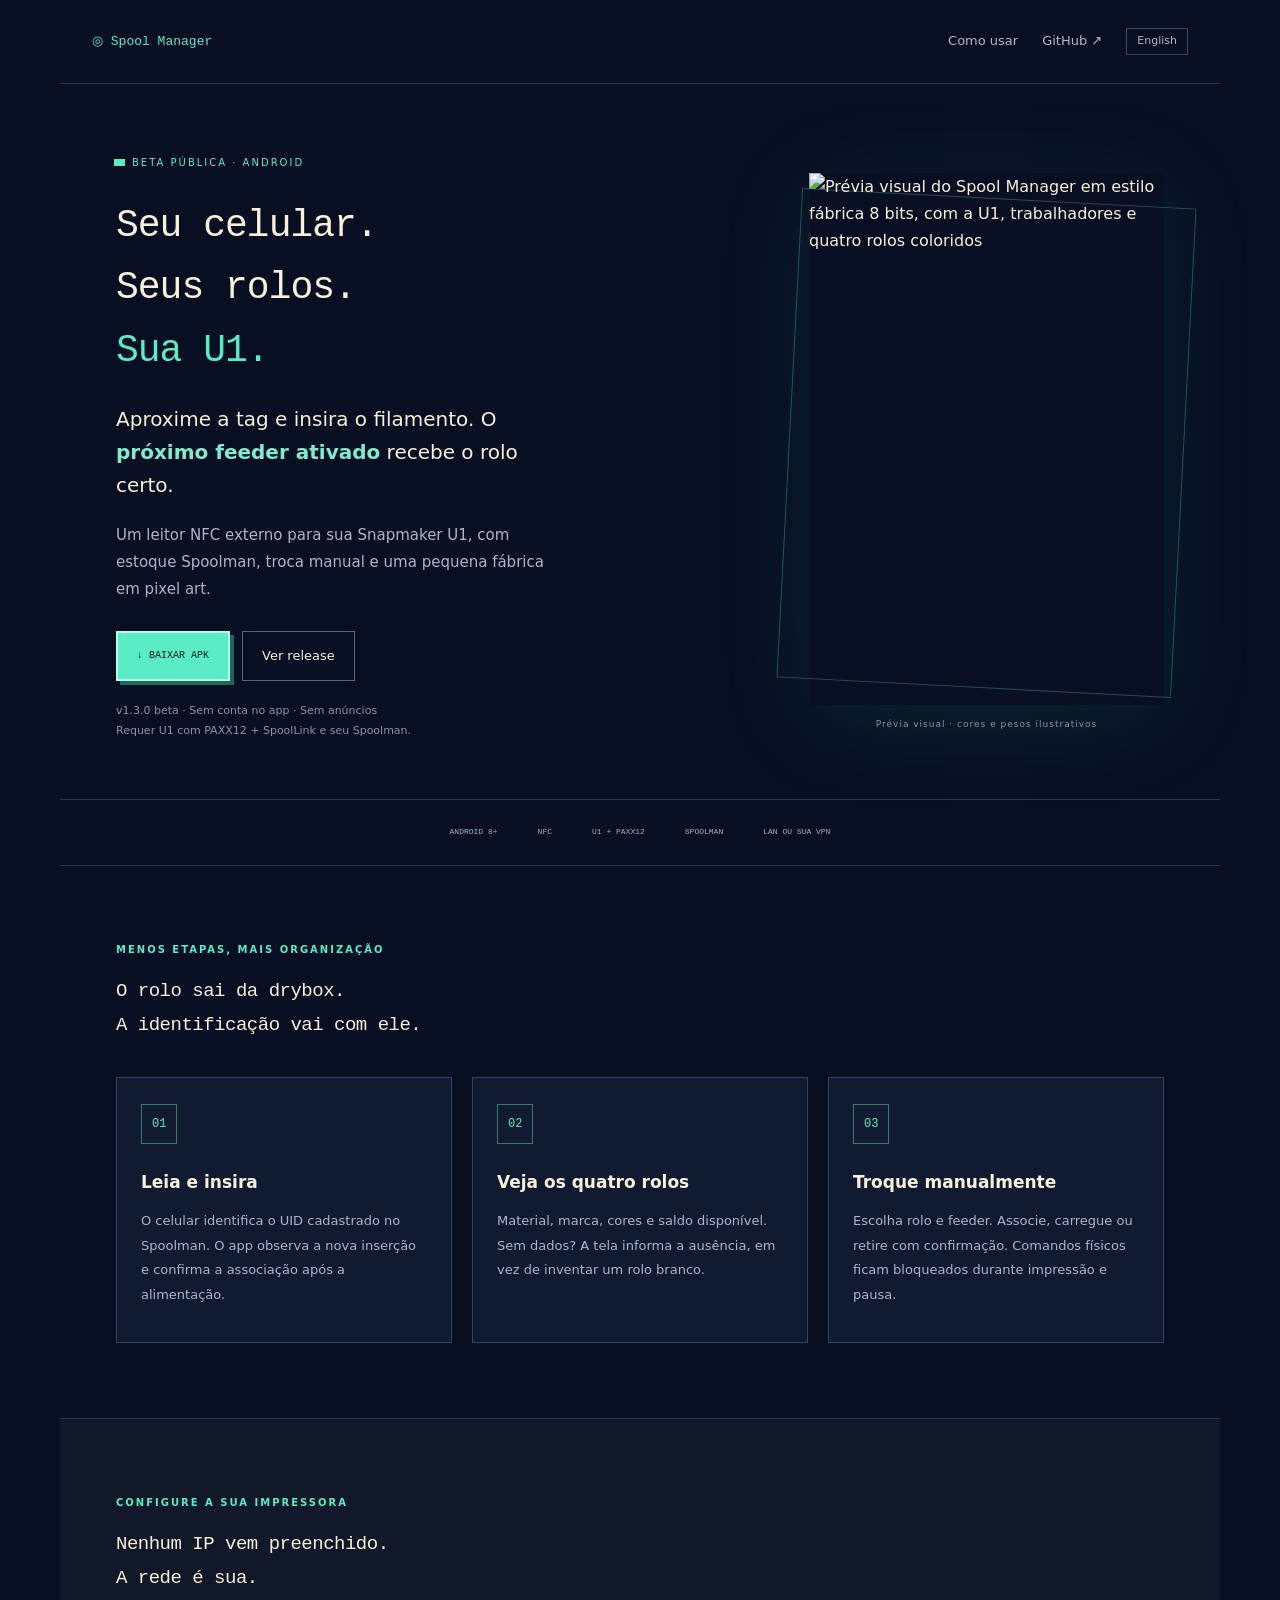
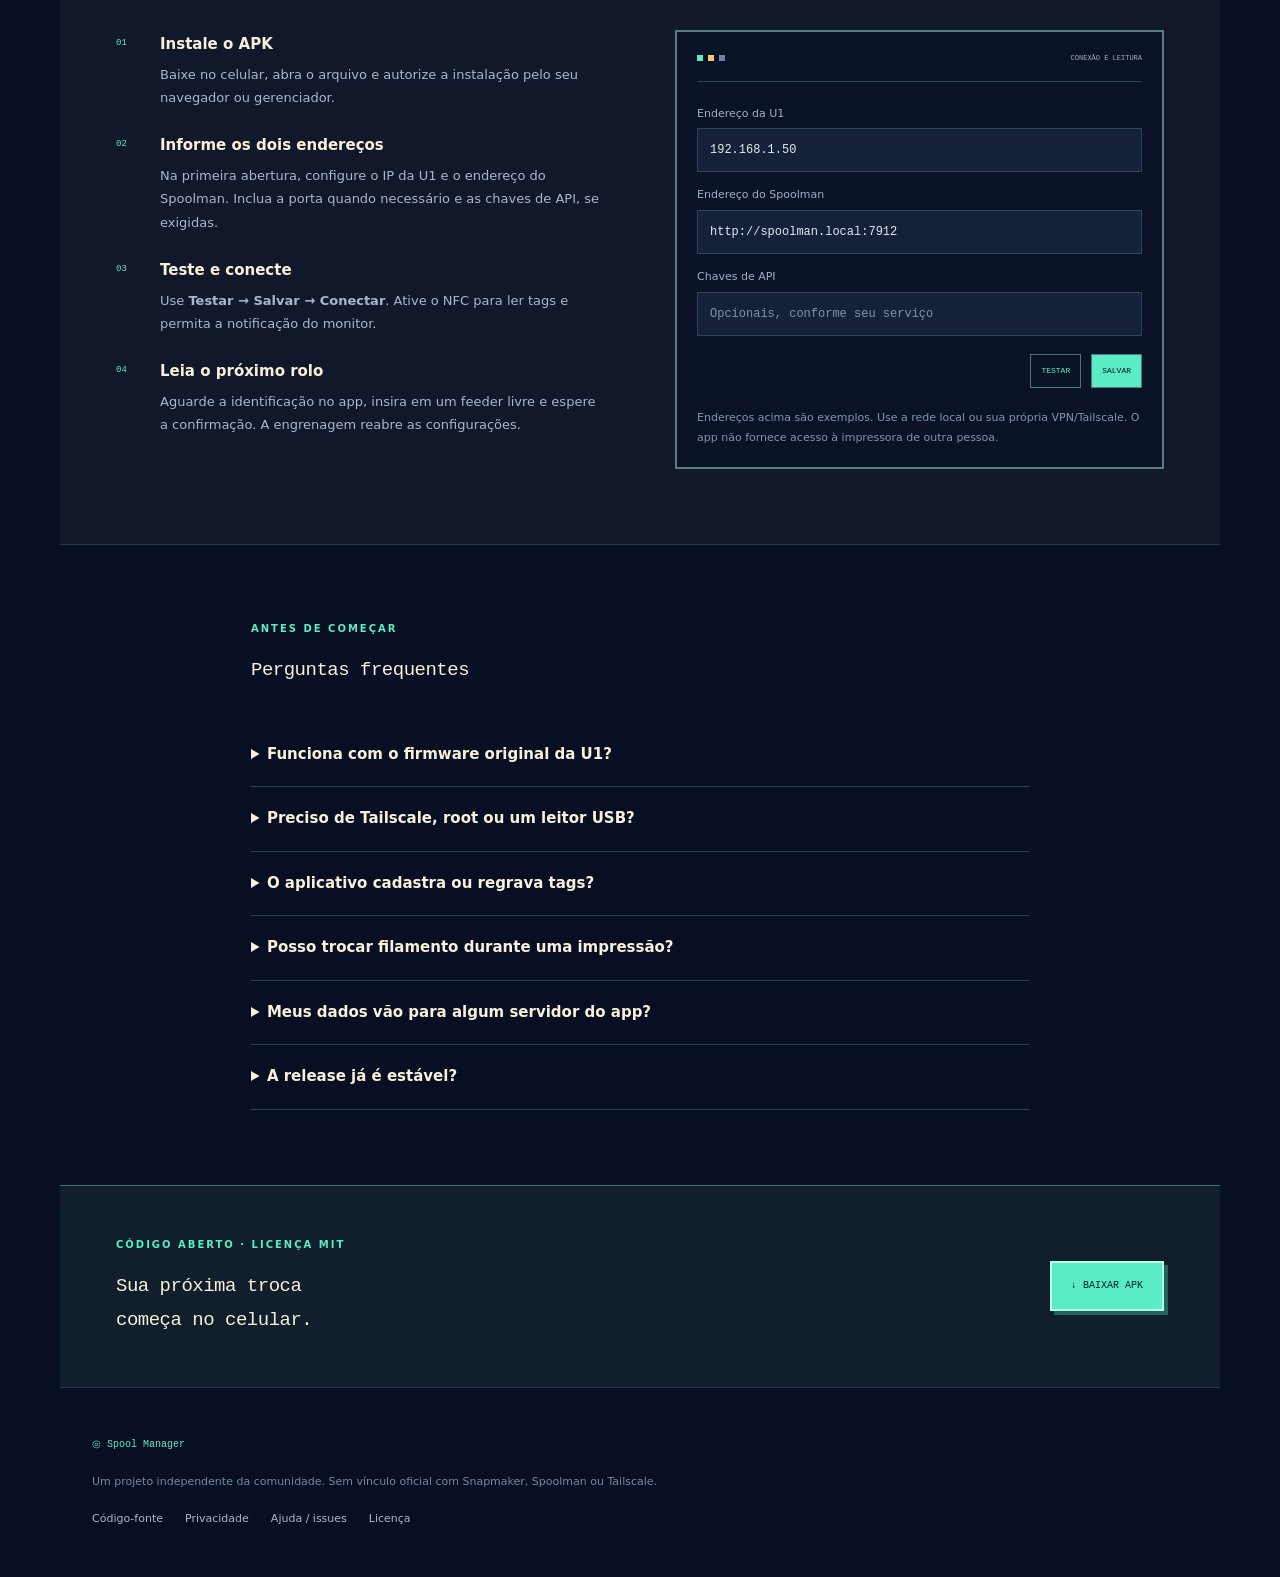
==== docs/index.html @ 45973d5e "Publish Spool Manager public beta, configurable connections and documentation [skip ci]" ====
<!doctype html><html lang="pt-BR"><head><meta charset="utf-8"><meta name="viewport" content="width=device-width,initial-scale=1"><title>Spool Manager — NFC para sua Snapmaker U1</title><meta name="description" content="Use seu celular Android como leitor NFC externo da Snapmaker U1. Associação automática ao próximo feeder, estoque Spoolman e troca manual, com visual pixel art."><meta property="og:title" content="Spool Manager"><meta property="og:description" content="Leia a tag. Insira o filamento. O próximo feeder recebe o rolo."><meta property="og:type" content="website"><meta property="og:image" content="https://caiotmoraes.github.io/spool-manager/assets/preview.png"><link rel="icon" href="data:image/svg+xml,%3Csvg xmlns='http://www.w3.org/2000/svg' viewBox='0 0 40 40'%3E%3Crect width='40' height='40' fill='%23080f23'/%3E%3Ccircle cx='20' cy='20' r='14' stroke='%2359ecc5' stroke-width='6' fill='none'/%3E%3Ccircle cx='20' cy='20' r='4' fill='%2359ecc5'/%3E%3C/svg%3E"><link rel="stylesheet" href="site.css"></head><body>
<a class="skip" href="#conteudo">Ir para o conteúdo</a>
<header><a class="brand" href="#">◎ <span>Spool Manager</span></a><nav aria-label="Principal"><a href="#instalar">Como usar</a><a href="https://github.com/caiotmoraes/spool-manager">GitHub ↗</a><a class="mini" href="https://github.com/caiotmoraes/spool-manager/blob/main/README.md" lang="en">English</a></nav></header>
<main id="conteudo"><section class="hero"><div class="intro"><div class="badge"><span></span>BETA PÚBLICA · ANDROID</div><h1>Seu celular.<br>Seus rolos.<br><em>Sua U1.</em></h1><p class="lead">Aproxime a tag e insira o filamento. O <strong>próximo feeder ativado</strong> recebe o rolo certo.</p><p class="secondary">Um leitor NFC externo para sua Snapmaker U1, com estoque Spoolman, troca manual e uma pequena fábrica em pixel art.</p><div class="buttons"><a class="button primary" href="https://github.com/caiotmoraes/spool-manager/releases/download/v1.3.0-beta.1/Spool-Manager.apk">↓ BAIXAR APK</a><a class="button" href="https://github.com/caiotmoraes/spool-manager/releases/tag/v1.3.0-beta.1">Ver release</a></div><p class="download-note">v1.3.0 beta · Sem conta no app · Sem anúncios<br>Requer U1 com PAXX12 + SpoolLink e seu Spoolman.</p></div><figure class="screen"><img src="assets/preview.png" width="1024" height="1536" alt="Prévia visual do Spool Manager em estilo fábrica 8 bits, com a U1, trabalhadores e quatro rolos coloridos"><figcaption>Prévia visual · cores e pesos ilustrativos</figcaption></figure></section>
<div class="requirements"><span>ANDROID 8+</span><span>NFC</span><span>U1 + PAXX12</span><span>SPOOLMAN</span><span>LAN OU SUA VPN</span></div>
<section class="section"><div class="eyebrow">MENOS ETAPAS, MAIS ORGANIZAÇÃO</div><h2>O rolo sai da drybox.<br>A identificação vai com ele.</h2><div class="features"><article><span class="feature-icon">01</span><h3>Leia e insira</h3><p>O celular identifica o UID cadastrado no Spoolman. O app observa a nova inserção e confirma a associação após a alimentação.</p></article><article><span class="feature-icon">02</span><h3>Veja os quatro rolos</h3><p>Material, marca, cores e saldo disponível. Sem dados? A tela informa a ausência, em vez de inventar um rolo branco.</p></article><article><span class="feature-icon">03</span><h3>Troque manualmente</h3><p>Escolha rolo e feeder. Associe, carregue ou retire com confirmação. Comandos físicos ficam bloqueados durante impressão e pausa.</p></article></div></section>
<section id="instalar" class="section setup"><div class="eyebrow">CONFIGURE A SUA IMPRESSORA</div><h2>Nenhum IP vem preenchido.<br>A rede é sua.</h2><div class="setup-grid"><ol><li><b>Instale o APK</b><p>Baixe no celular, abra o arquivo e autorize a instalação pelo seu navegador ou gerenciador.</p></li><li><b>Informe os dois endereços</b><p>Na primeira abertura, configure o IP da U1 e o endereço do Spoolman. Inclua a porta quando necessário e as chaves de API, se exigidas.</p></li><li><b>Teste e conecte</b><p>Use <strong>Testar → Salvar → Conectar</strong>. Ative o NFC para ler tags e permita a notificação do monitor.</p></li><li><b>Leia o próximo rolo</b><p>Aguarde a identificação no app, insira em um feeder livre e espere a confirmação. A engrenagem reabre as configurações.</p></li></ol><aside class="config"><div class="window-bar"><i></i><i></i><i></i><span>CONEXÃO E LEITURA</span></div><label>Endereço da U1</label><code>192.168.1.50</code><label>Endereço do Spoolman</label><code>http://spoolman.local:7912</code><label>Chaves de API</label><code class="muted">Opcionais, conforme seu serviço</code><div class="config-actions"><span>TESTAR</span><span>SALVAR</span></div><p>Endereços acima são exemplos. Use a rede local ou sua própria VPN/Tailscale. O app não fornece acesso à impressora de outra pessoa.</p></aside></div></section>
<section class="section faq"><div class="eyebrow">ANTES DE COMEÇAR</div><h2>Perguntas frequentes</h2><details><summary>Funciona com o firmware original da U1?</summary><p>Não. É necessário PAXX12 Extended Firmware com SpoolLink e as interfaces de leitor externo compatíveis. O desenvolvimento usou a série 2.0.0-paxx12-24. Consulte a documentação do repositório antes de instalar.</p></details><details><summary>Preciso de Tailscale, root ou um leitor USB?</summary><p>Não é necessário root nem leitor USB. Tailscale é opcional: o celular só precisa alcançar sua U1 e seu Spoolman. Na mesma rede Wi-Fi, use os endereços locais. Para VPN/Tailscale, configure seus próprios dispositivos separadamente.</p></details><details><summary>O aplicativo cadastra ou regrava tags?</summary><p>Ele lê o UID e procura o rolo já cadastrado no Spoolman. Não grava tags nem transfere sua identidade entre cadastros. Cadastre as tags primeiro em uma ferramenta compatível com o campo card_uids.</p></details><details><summary>Posso trocar filamento durante uma impressão?</summary><p>Os controles manuais desta versão ficam bloqueados durante impressão e pausa, além de erros e outras operações. Carregar/retirar podem aquecer e movimentar a U1 e pedem confirmação. O novo controle físico ainda precisa de validação mais ampla em hardware.</p></details><details><summary>Meus dados vão para algum servidor do app?</summary><p>Não há conta do app, anúncios ou telemetria do desenvolvedor. O celular conversa com os endereços configurados por você. Configurações, cache e histórico ficam no aparelho. Diagnósticos só são compartilhados quando você usa a ação de compartilhar; revise-os antes de publicar.</p></details><details><summary>A release já é estável?</summary><p>É uma beta pública inicial. Há testes automatizados de lógica, integração simulada e interface; a associação NFC foi usada em um Galaxy Z Fold7. Outros aparelhos, versões de firmware e os novos comandos físicos precisam de validação. Se encontrar um problema, abra uma issue sem incluir dados privados.</p></details></section>
<section class="final-cta"><div><div class="eyebrow">CÓDIGO ABERTO · LICENÇA MIT</div><h2>Sua próxima troca<br>começa no celular.</h2></div><a class="button primary" href="https://github.com/caiotmoraes/spool-manager/releases/download/v1.3.0-beta.1/Spool-Manager.apk">↓ BAIXAR APK</a></section></main>
<footer><a class="brand" href="#">◎ Spool Manager</a><p>Um projeto independente da comunidade. Sem vínculo oficial com Snapmaker, Spoolman ou Tailscale.</p><div><a href="https://github.com/caiotmoraes/spool-manager">Código-fonte</a><a href="https://github.com/caiotmoraes/spool-manager/blob/main/PRIVACY.md">Privacidade</a><a href="https://github.com/caiotmoraes/spool-manager/issues">Ajuda / issues</a><a href="https://github.com/caiotmoraes/spool-manager/blob/main/LICENSE">Licença</a></div></footer>
</body></html>
---- docs/site.css ----
@font-face{font-family:Pixel;src:url(assets/pixel.ttf);font-display:swap}*{box-sizing:border-box}html{scroll-behavior:smooth;scroll-padding-top:30px}body{margin:0;background:#080f23;color:#f8f0db;font-family:system-ui,-apple-system,sans-serif;font-size:16px;line-height:1.7}a{color:inherit;text-decoration:none}a:focus-visible,summary:focus-visible{outline:3px solid #59ecc5;outline-offset:6px}.skip{position:absolute;top:-80px;left:10px;background:#59ecc5;color:#080f23;z-index:5;padding:10px}.skip:focus{top:8px}header,main,footer{max-width:1160px;margin:auto}header{display:flex;align-items:center;justify-content:space-between;gap:24px;padding:28px 32px;border-bottom:1px solid #283950}.brand{font-family:Pixel,monospace;font-size:13px;line-height:1.8;color:#59ecc5;white-space:nowrap}nav{display:flex;gap:24px;align-items:center;font-size:13px;color:#acb9ce}nav a:hover,footer a:hover{color:#59ecc5}.mini{border:1px solid #344a62;padding:3px 10px;font-size:11px}.hero{padding:70px 56px 48px;display:grid;grid-template-columns:1fr 355px;gap:70px;align-items:center}.badge{font-size:10px;letter-spacing:2px;color:#59ecc5;display:flex;gap:9px;align-items:center}.badge span{height:7px;width:7px;background:#59ecc5;box-shadow:2px 0 #59ecc5,-2px 0 #59ecc5}h1{font:clamp(26px,3.2vw,38px)/1.65 Pixel,monospace;letter-spacing:-1px;margin:24px 0 20px}em{font-style:normal;color:#59ecc5}.lead{font-size:20px;line-height:1.65;max-width:450px}.lead strong{color:#80ebcf;font-weight:600}.secondary{color:#aab6cd;font-size:15px;line-height:1.8;max-width:430px;margin:20px 0 28px}.buttons{display:flex;gap:12px;align-items:center;flex-wrap:wrap}.button{display:inline-flex;justify-content:center;align-items:center;min-height:50px;padding:11px 19px;border:1px solid #536581;font-size:13px;white-space:nowrap;transition:transform .15s}.button:hover{transform:translateY(-2px)}.primary{background:#59ecc5;border:2px solid #b7ffe8;color:#061b25;box-shadow:4px 4px #1e665c;font:10px/1.8 Pixel,monospace}.download-note{font-size:11px;color:#8496b0;line-height:1.8;margin-top:20px}.screen{margin:0;position:relative}.screen:before{content:'';position:absolute;inset:25px -20px 45px;border:1px solid #284d51;z-index:-1;transform:rotate(3deg)}.screen img{width:100%;height:auto;display:block;box-shadow:0 15px 90px #3ed4a51a}.screen figcaption{font-size:9px;text-align:center;color:#8496b0;letter-spacing:1px;padding-top:12px}.requirements{display:flex;flex-wrap:wrap;gap:16px 40px;justify-content:center;padding:25px 24px;border-top:1px solid #25354b;border-bottom:1px solid #25354b;font:8px/1.8 Pixel,monospace;color:#9db4cd}.section{padding:75px 56px}.eyebrow{font-size:10px;color:#59ecc5;letter-spacing:2px;font-weight:600}h2{font:19px/1.8 Pixel,monospace;margin:16px 0 35px;letter-spacing:-.5px}.features{display:grid;grid-template-columns:repeat(3,1fr);gap:20px}.features article{border:1px solid #34455f;background:#101b31;padding:26px 24px}.feature-icon{font:12px/1.5 Pixel,monospace;color:#59ecc5;border:1px solid #3c766e;padding:10px;display:inline-block;margin-bottom:12px}h3{font-size:17px;margin:12px 0}.features p{font-size:13px;color:#aab6cd;line-height:1.9;margin:8px 0}.setup{background:#10182a;border-block:1px solid #26374c}.setup-grid{display:grid;grid-template-columns:1fr 1fr;gap:70px;align-items:start}ol{list-style:none;counter-reset:steps;padding:0;margin:0}li{counter-increment:steps;position:relative;padding:0 0 17px 44px}li:before{content:'0' counter(steps);position:absolute;left:0;top:4px;font:9px/2 Pixel,monospace;color:#59ecc5}li b{font-size:15px}li p{font-size:13px;color:#aab6cd;line-height:1.8;margin:5px 0}.config{border:2px solid #537d83;background:#0a1326;padding:20px}.window-bar{display:flex;align-items:center;gap:5px;border-bottom:1px solid #2e4057;padding-bottom:16px;margin-bottom:23px}.window-bar i{width:6px;height:6px;background:#59ecc5}.window-bar i:nth-child(2){background:#f3ca6b}.window-bar i:nth-child(3){background:#6e829f}.window-bar span{font:7px/1.8 Pixel,monospace;margin-left:auto;color:#9caec6}.config label{display:block;font-size:11px;color:#9db0c8;margin:14px 0 5px}.config code{display:block;padding:12px;background:#152138;border:1px solid #31445e;color:#e0ebf2;font:12px/1.5 monospace}.config .muted{color:#7f93af}.config-actions{display:flex;gap:10px;justify-content:flex-end;margin-top:18px}.config-actions span{font:8px/1.5 Pixel,monospace;color:#59ecc5;border:1px solid #4b7778;padding:10px}.config-actions span:last-child{color:#091722;background:#59ecc5}.config p{font-size:11px;color:#7f94b0;line-height:1.8;margin:20px 0 0}.faq{max-width:890px;margin:auto}details{border-bottom:1px solid #2d3d55;padding:19px 0}summary{cursor:pointer;font-size:15px;font-weight:600}details p{font-size:13px;color:#aab6cd;line-height:1.9;max-width:680px;padding:4px 0 0 16px}.final-cta{display:flex;justify-content:space-between;align-items:center;gap:30px;padding:50px 56px;border-top:1px solid #3e786c;border-bottom:1px solid #283950;background:#101f2b}.final-cta h2{margin-bottom:0}footer{padding:40px 32px 48px}footer .brand{font-size:10px}footer p{color:#7588a3;font-size:11px;margin:18px 0}footer div{display:flex;gap:22px;flex-wrap:wrap;font-size:11px;color:#aab6cd}@media(max-width:850px){.hero{grid-template-columns:1fr 290px;gap:35px;padding:55px 32px}.section{padding:55px 32px}.setup-grid{gap:30px}h1{font-size:26px}.lead{font-size:17px}.features{gap:12px}.features article{padding:20px 17px}h2{font-size:16px}.final-cta{padding:40px 32px}}@media(max-width:650px){header{padding:20px;gap:15px}.brand{font-size:9px}nav{gap:13px;font-size:10px}nav .mini{display:none}.hero{grid-template-columns:1fr;padding:42px 24px;gap:40px}h1{font-size:27px;margin-top:20px}.lead{font-size:18px}.secondary{font-size:14px}.screen{max-width:320px;margin:0 auto}.section{padding:50px 24px}.features{grid-template-columns:1fr}.features article{padding:24px}.setup-grid{grid-template-columns:1fr;gap:24px}.requirements{gap:14px 20px;font-size:7px}.final-cta{flex-direction:column;align-items:flex-start;padding:40px 24px}.final-cta .button{margin-top:5px}footer{padding:32px 24px}.eyebrow{font-size:9px}h2{font-size:15px;line-height:1.9}.button{padding:12px 15px}}@media(prefers-reduced-motion:reduce){html{scroll-behavior:auto}.button{transition:none}}
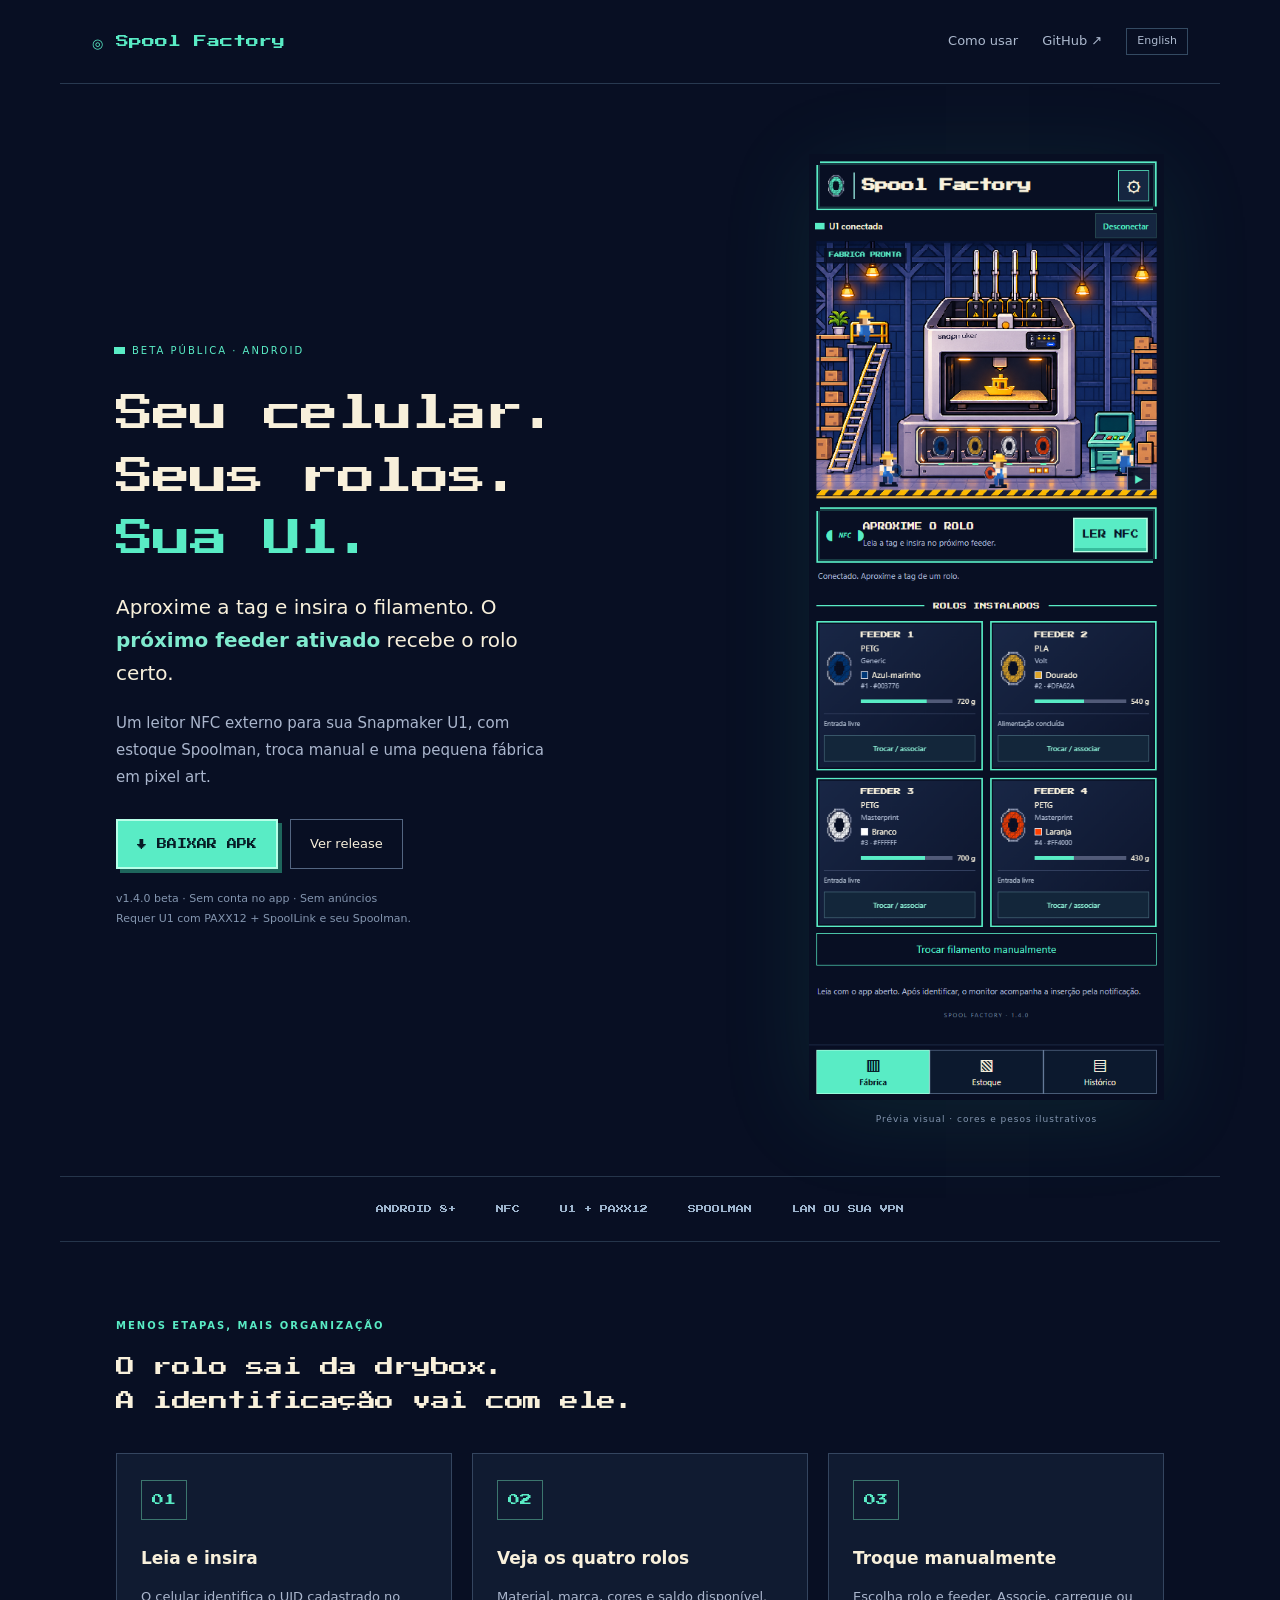
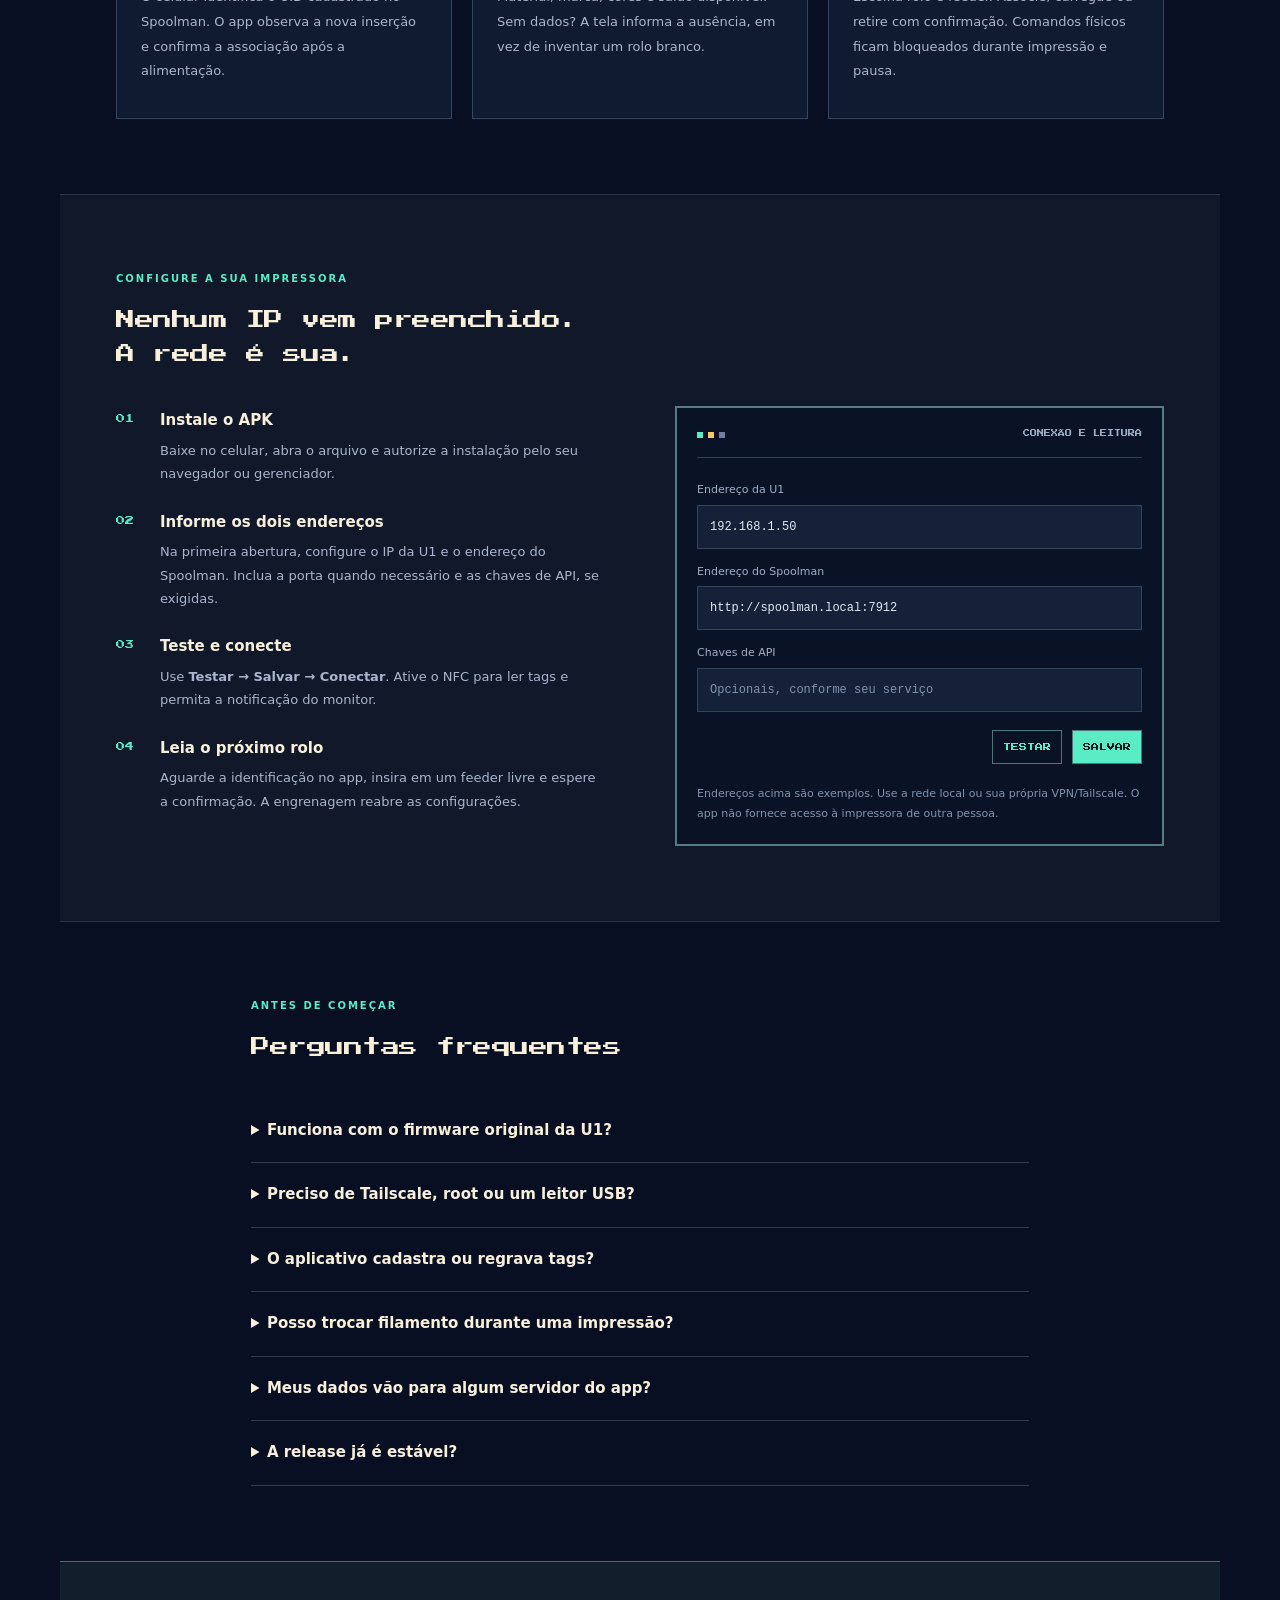
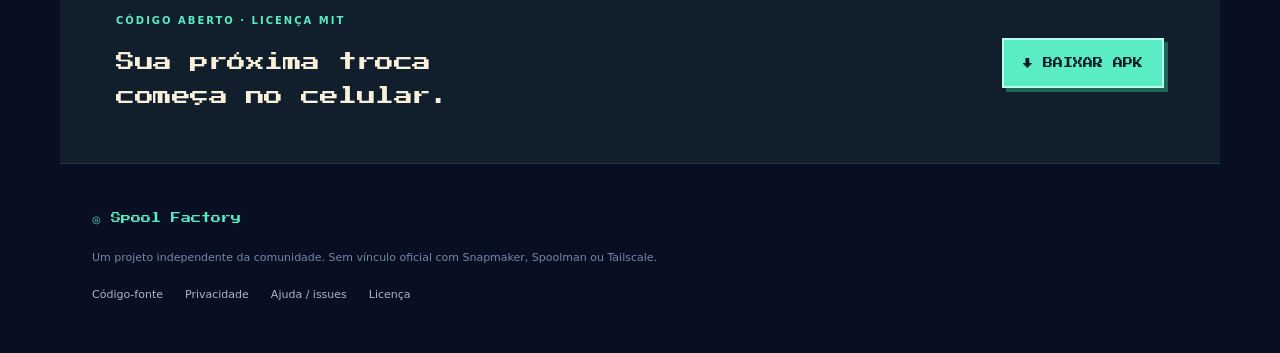
==== commit 7473bad0: "Rename Spool Factory; require External reader ownership; publish signed beta and project page [skip " ====
--- a/docs/index.html
+++ b/docs/index.html
@@ -1,11 +1,11 @@
-<!doctype html><html lang="pt-BR"><head><meta charset="utf-8"><meta name="viewport" content="width=device-width,initial-scale=1"><title>Spool Manager — NFC para sua Snapmaker U1</title><meta name="description" content="Use seu celular Android como leitor NFC externo da Snapmaker U1. Associação automática ao próximo feeder, estoque Spoolman e troca manual, com visual pixel art."><meta property="og:title" content="Spool Manager"><meta property="og:description" content="Leia a tag. Insira o filamento. O próximo feeder recebe o rolo."><meta property="og:type" content="website"><meta property="og:image" content="https://caiotmoraes.github.io/spool-manager/assets/preview.png"><link rel="icon" href="data:image/svg+xml,%3Csvg xmlns='http://www.w3.org/2000/svg' viewBox='0 0 40 40'%3E%3Crect width='40' height='40' fill='%23080f23'/%3E%3Ccircle cx='20' cy='20' r='14' stroke='%2359ecc5' stroke-width='6' fill='none'/%3E%3Ccircle cx='20' cy='20' r='4' fill='%2359ecc5'/%3E%3C/svg%3E"><link rel="stylesheet" href="site.css"></head><body>
+<!doctype html><html lang="pt-BR"><head><meta charset="utf-8"><meta name="viewport" content="width=device-width,initial-scale=1"><title>Spool Factory — NFC para sua Snapmaker U1</title><meta name="description" content="Use seu celular Android como leitor NFC externo da Snapmaker U1. Associação automática ao próximo feeder, estoque Spoolman e troca manual, com visual pixel art."><meta property="og:title" content="Spool Factory"><meta property="og:description" content="Leia a tag. Insira o filamento. O próximo feeder recebe o rolo."><meta property="og:type" content="website"><meta property="og:image" content="https://caiotmoraes.github.io/spool-factory/assets/preview.png"><link rel="icon" href="data:image/svg+xml,%3Csvg xmlns='http://www.w3.org/2000/svg' viewBox='0 0 40 40'%3E%3Crect width='40' height='40' fill='%23080f23'/%3E%3Ccircle cx='20' cy='20' r='14' stroke='%2359ecc5' stroke-width='6' fill='none'/%3E%3Ccircle cx='20' cy='20' r='4' fill='%2359ecc5'/%3E%3C/svg%3E"><link rel="stylesheet" href="site.css"></head><body>
 <a class="skip" href="#conteudo">Ir para o conteúdo</a>
-<header><a class="brand" href="#">◎ <span>Spool Manager</span></a><nav aria-label="Principal"><a href="#instalar">Como usar</a><a href="https://github.com/caiotmoraes/spool-manager">GitHub ↗</a><a class="mini" href="https://github.com/caiotmoraes/spool-manager/blob/main/README.md" lang="en">English</a></nav></header>
-<main id="conteudo"><section class="hero"><div class="intro"><div class="badge"><span></span>BETA PÚBLICA · ANDROID</div><h1>Seu celular.<br>Seus rolos.<br><em>Sua U1.</em></h1><p class="lead">Aproxime a tag e insira o filamento. O <strong>próximo feeder ativado</strong> recebe o rolo certo.</p><p class="secondary">Um leitor NFC externo para sua Snapmaker U1, com estoque Spoolman, troca manual e uma pequena fábrica em pixel art.</p><div class="buttons"><a class="button primary" href="https://github.com/caiotmoraes/spool-manager/releases/download/v1.3.0-beta.1/Spool-Manager.apk">↓ BAIXAR APK</a><a class="button" href="https://github.com/caiotmoraes/spool-manager/releases/tag/v1.3.0-beta.1">Ver release</a></div><p class="download-note">v1.3.0 beta · Sem conta no app · Sem anúncios<br>Requer U1 com PAXX12 + SpoolLink e seu Spoolman.</p></div><figure class="screen"><img src="assets/preview.png" width="1024" height="1536" alt="Prévia visual do Spool Manager em estilo fábrica 8 bits, com a U1, trabalhadores e quatro rolos coloridos"><figcaption>Prévia visual · cores e pesos ilustrativos</figcaption></figure></section>
+<header><a class="brand" href="#">◎ <span>Spool Factory</span></a><nav aria-label="Principal"><a href="#instalar">Como usar</a><a href="https://github.com/caiotmoraes/spool-factory">GitHub ↗</a><a class="mini" href="https://github.com/caiotmoraes/spool-factory/blob/main/README.md" lang="en">English</a></nav></header>
+<main id="conteudo"><section class="hero"><div class="intro"><div class="badge"><span></span>BETA PÚBLICA · ANDROID</div><h1>Seu celular.<br>Seus rolos.<br><em>Sua U1.</em></h1><p class="lead">Aproxime a tag e insira o filamento. O <strong>próximo feeder ativado</strong> recebe o rolo certo.</p><p class="secondary">Um leitor NFC externo para sua Snapmaker U1, com estoque Spoolman, troca manual e uma pequena fábrica em pixel art.</p><div class="buttons"><a class="button primary" href="https://github.com/caiotmoraes/spool-factory/releases/download/v1.4.0-beta.1/Spool-Factory.apk">↓ BAIXAR APK</a><a class="button" href="https://github.com/caiotmoraes/spool-factory/releases/tag/v1.4.0-beta.1">Ver release</a></div><p class="download-note">v1.4.0 beta · Sem conta no app · Sem anúncios<br>Requer U1 com PAXX12 + SpoolLink e seu Spoolman.</p></div><figure class="screen"><img src="assets/preview.png" width="1024" height="1536" alt="Prévia visual do Spool Factory em estilo fábrica 8 bits, com a U1, trabalhadores e quatro rolos coloridos"><figcaption>Prévia visual · cores e pesos ilustrativos</figcaption></figure></section>
 <div class="requirements"><span>ANDROID 8+</span><span>NFC</span><span>U1 + PAXX12</span><span>SPOOLMAN</span><span>LAN OU SUA VPN</span></div>
 <section class="section"><div class="eyebrow">MENOS ETAPAS, MAIS ORGANIZAÇÃO</div><h2>O rolo sai da drybox.<br>A identificação vai com ele.</h2><div class="features"><article><span class="feature-icon">01</span><h3>Leia e insira</h3><p>O celular identifica o UID cadastrado no Spoolman. O app observa a nova inserção e confirma a associação após a alimentação.</p></article><article><span class="feature-icon">02</span><h3>Veja os quatro rolos</h3><p>Material, marca, cores e saldo disponível. Sem dados? A tela informa a ausência, em vez de inventar um rolo branco.</p></article><article><span class="feature-icon">03</span><h3>Troque manualmente</h3><p>Escolha rolo e feeder. Associe, carregue ou retire com confirmação. Comandos físicos ficam bloqueados durante impressão e pausa.</p></article></div></section>
 <section id="instalar" class="section setup"><div class="eyebrow">CONFIGURE A SUA IMPRESSORA</div><h2>Nenhum IP vem preenchido.<br>A rede é sua.</h2><div class="setup-grid"><ol><li><b>Instale o APK</b><p>Baixe no celular, abra o arquivo e autorize a instalação pelo seu navegador ou gerenciador.</p></li><li><b>Informe os dois endereços</b><p>Na primeira abertura, configure o IP da U1 e o endereço do Spoolman. Inclua a porta quando necessário e as chaves de API, se exigidas.</p></li><li><b>Teste e conecte</b><p>Use <strong>Testar → Salvar → Conectar</strong>. Ative o NFC para ler tags e permita a notificação do monitor.</p></li><li><b>Leia o próximo rolo</b><p>Aguarde a identificação no app, insira em um feeder livre e espere a confirmação. A engrenagem reabre as configurações.</p></li></ol><aside class="config"><div class="window-bar"><i></i><i></i><i></i><span>CONEXÃO E LEITURA</span></div><label>Endereço da U1</label><code>192.168.1.50</code><label>Endereço do Spoolman</label><code>http://spoolman.local:7912</code><label>Chaves de API</label><code class="muted">Opcionais, conforme seu serviço</code><div class="config-actions"><span>TESTAR</span><span>SALVAR</span></div><p>Endereços acima são exemplos. Use a rede local ou sua própria VPN/Tailscale. O app não fornece acesso à impressora de outra pessoa.</p></aside></div></section>
-<section class="section faq"><div class="eyebrow">ANTES DE COMEÇAR</div><h2>Perguntas frequentes</h2><details><summary>Funciona com o firmware original da U1?</summary><p>Não. É necessário PAXX12 Extended Firmware com SpoolLink e as interfaces de leitor externo compatíveis. O desenvolvimento usou a série 2.0.0-paxx12-24. Consulte a documentação do repositório antes de instalar.</p></details><details><summary>Preciso de Tailscale, root ou um leitor USB?</summary><p>Não é necessário root nem leitor USB. Tailscale é opcional: o celular só precisa alcançar sua U1 e seu Spoolman. Na mesma rede Wi-Fi, use os endereços locais. Para VPN/Tailscale, configure seus próprios dispositivos separadamente.</p></details><details><summary>O aplicativo cadastra ou regrava tags?</summary><p>Ele lê o UID e procura o rolo já cadastrado no Spoolman. Não grava tags nem transfere sua identidade entre cadastros. Cadastre as tags primeiro em uma ferramenta compatível com o campo card_uids.</p></details><details><summary>Posso trocar filamento durante uma impressão?</summary><p>Os controles manuais desta versão ficam bloqueados durante impressão e pausa, além de erros e outras operações. Carregar/retirar podem aquecer e movimentar a U1 e pedem confirmação. O novo controle físico ainda precisa de validação mais ampla em hardware.</p></details><details><summary>Meus dados vão para algum servidor do app?</summary><p>Não há conta do app, anúncios ou telemetria do desenvolvedor. O celular conversa com os endereços configurados por você. Configurações, cache e histórico ficam no aparelho. Diagnósticos só são compartilhados quando você usa a ação de compartilhar; revise-os antes de publicar.</p></details><details><summary>A release já é estável?</summary><p>É uma beta pública inicial. Há testes automatizados de lógica, integração simulada e interface; a associação NFC foi usada em um Galaxy Z Fold7. Outros aparelhos, versões de firmware e os novos comandos físicos precisam de validação. Se encontrar um problema, abra uma issue sem incluir dados privados.</p></details></section>
-<section class="final-cta"><div><div class="eyebrow">CÓDIGO ABERTO · LICENÇA MIT</div><h2>Sua próxima troca<br>começa no celular.</h2></div><a class="button primary" href="https://github.com/caiotmoraes/spool-manager/releases/download/v1.3.0-beta.1/Spool-Manager.apk">↓ BAIXAR APK</a></section></main>
-<footer><a class="brand" href="#">◎ Spool Manager</a><p>Um projeto independente da comunidade. Sem vínculo oficial com Snapmaker, Spoolman ou Tailscale.</p><div><a href="https://github.com/caiotmoraes/spool-manager">Código-fonte</a><a href="https://github.com/caiotmoraes/spool-manager/blob/main/PRIVACY.md">Privacidade</a><a href="https://github.com/caiotmoraes/spool-manager/issues">Ajuda / issues</a><a href="https://github.com/caiotmoraes/spool-manager/blob/main/LICENSE">Licença</a></div></footer>
+<section class="section faq"><div class="eyebrow">ANTES DE COMEÇAR</div><h2>Perguntas frequentes</h2><details><summary>Funciona com o firmware original da U1?</summary><p>Não. É necessário PAXX12 Extended Firmware com SpoolLink e as interfaces de leitor externo compatíveis. Configure Filament Detection como External no Firmware Config, com a U1 ociosa: a mudança reinicia o Klipper e impede o OpenRFID de apagar associações do celular. O desenvolvimento usou a série 2.0.0-paxx12-24. Consulte a documentação do repositório antes de instalar.</p></details><details><summary>Preciso de Tailscale, root ou um leitor USB?</summary><p>Não é necessário root nem leitor USB. Tailscale é opcional: o celular só precisa alcançar sua U1 e seu Spoolman. Na mesma rede Wi-Fi, use os endereços locais. Para VPN/Tailscale, configure seus próprios dispositivos separadamente.</p></details><details><summary>O aplicativo cadastra ou regrava tags?</summary><p>Ele lê o UID e procura o rolo já cadastrado no Spoolman. Não grava tags nem transfere sua identidade entre cadastros. Cadastre as tags primeiro em uma ferramenta compatível com o campo card_uids.</p></details><details><summary>Posso trocar filamento durante uma impressão?</summary><p>Os controles manuais desta versão ficam bloqueados durante impressão e pausa, além de erros e outras operações. Carregar/retirar podem aquecer e movimentar a U1 e pedem confirmação. O novo controle físico ainda precisa de validação mais ampla em hardware.</p></details><details><summary>Meus dados vão para algum servidor do app?</summary><p>Não há conta do app, anúncios ou telemetria do desenvolvedor. O celular conversa com os endereços configurados por você. Configurações, cache e histórico ficam no aparelho. Diagnósticos só são compartilhados quando você usa a ação de compartilhar; revise-os antes de publicar.</p></details><details><summary>A release já é estável?</summary><p>É uma beta pública inicial. Há testes automatizados de lógica, integração simulada e interface; a associação NFC foi usada em um Galaxy Z Fold7. Outros aparelhos, versões de firmware e os novos comandos físicos precisam de validação. Se encontrar um problema, abra uma issue sem incluir dados privados.</p></details></section>
+<section class="final-cta"><div><div class="eyebrow">CÓDIGO ABERTO · LICENÇA MIT</div><h2>Sua próxima troca<br>começa no celular.</h2></div><a class="button primary" href="https://github.com/caiotmoraes/spool-factory/releases/download/v1.4.0-beta.1/Spool-Factory.apk">↓ BAIXAR APK</a></section></main>
+<footer><a class="brand" href="#">◎ Spool Factory</a><p>Um projeto independente da comunidade. Sem vínculo oficial com Snapmaker, Spoolman ou Tailscale.</p><div><a href="https://github.com/caiotmoraes/spool-factory">Código-fonte</a><a href="https://github.com/caiotmoraes/spool-factory/blob/main/PRIVACY.md">Privacidade</a><a href="https://github.com/caiotmoraes/spool-factory/issues">Ajuda / issues</a><a href="https://github.com/caiotmoraes/spool-factory/blob/main/LICENSE">Licença</a></div></footer>
 </body></html>
--- a/docs/site.css
+++ b/docs/site.css
@@ -1 +1,4 @@
 @font-face{font-family:Pixel;src:url(assets/pixel.ttf);font-display:swap}*{box-sizing:border-box}html{scroll-behavior:smooth;scroll-padding-top:30px}body{margin:0;background:#080f23;color:#f8f0db;font-family:system-ui,-apple-system,sans-serif;font-size:16px;line-height:1.7}a{color:inherit;text-decoration:none}a:focus-visible,summary:focus-visible{outline:3px solid #59ecc5;outline-offset:6px}.skip{position:absolute;top:-80px;left:10px;background:#59ecc5;color:#080f23;z-index:5;padding:10px}.skip:focus{top:8px}header,main,footer{max-width:1160px;margin:auto}header{display:flex;align-items:center;justify-content:space-between;gap:24px;padding:28px 32px;border-bottom:1px solid #283950}.brand{font-family:Pixel,monospace;font-size:13px;line-height:1.8;color:#59ecc5;white-space:nowrap}nav{display:flex;gap:24px;align-items:center;font-size:13px;color:#acb9ce}nav a:hover,footer a:hover{color:#59ecc5}.mini{border:1px solid #344a62;padding:3px 10px;font-size:11px}.hero{padding:70px 56px 48px;display:grid;grid-template-columns:1fr 355px;gap:70px;align-items:center}.badge{font-size:10px;letter-spacing:2px;color:#59ecc5;display:flex;gap:9px;align-items:center}.badge span{height:7px;width:7px;background:#59ecc5;box-shadow:2px 0 #59ecc5,-2px 0 #59ecc5}h1{font:clamp(26px,3.2vw,38px)/1.65 Pixel,monospace;letter-spacing:-1px;margin:24px 0 20px}em{font-style:normal;color:#59ecc5}.lead{font-size:20px;line-height:1.65;max-width:450px}.lead strong{color:#80ebcf;font-weight:600}.secondary{color:#aab6cd;font-size:15px;line-height:1.8;max-width:430px;margin:20px 0 28px}.buttons{display:flex;gap:12px;align-items:center;flex-wrap:wrap}.button{display:inline-flex;justify-content:center;align-items:center;min-height:50px;padding:11px 19px;border:1px solid #536581;font-size:13px;white-space:nowrap;transition:transform .15s}.button:hover{transform:translateY(-2px)}.primary{background:#59ecc5;border:2px solid #b7ffe8;color:#061b25;box-shadow:4px 4px #1e665c;font:10px/1.8 Pixel,monospace}.download-note{font-size:11px;color:#8496b0;line-height:1.8;margin-top:20px}.screen{margin:0;position:relative}.screen:before{content:'';position:absolute;inset:25px -20px 45px;border:1px solid #284d51;z-index:-1;transform:rotate(3deg)}.screen img{width:100%;height:auto;display:block;box-shadow:0 15px 90px #3ed4a51a}.screen figcaption{font-size:9px;text-align:center;color:#8496b0;letter-spacing:1px;padding-top:12px}.requirements{display:flex;flex-wrap:wrap;gap:16px 40px;justify-content:center;padding:25px 24px;border-top:1px solid #25354b;border-bottom:1px solid #25354b;font:8px/1.8 Pixel,monospace;color:#9db4cd}.section{padding:75px 56px}.eyebrow{font-size:10px;color:#59ecc5;letter-spacing:2px;font-weight:600}h2{font:19px/1.8 Pixel,monospace;margin:16px 0 35px;letter-spacing:-.5px}.features{display:grid;grid-template-columns:repeat(3,1fr);gap:20px}.features article{border:1px solid #34455f;background:#101b31;padding:26px 24px}.feature-icon{font:12px/1.5 Pixel,monospace;color:#59ecc5;border:1px solid #3c766e;padding:10px;display:inline-block;margin-bottom:12px}h3{font-size:17px;margin:12px 0}.features p{font-size:13px;color:#aab6cd;line-height:1.9;margin:8px 0}.setup{background:#10182a;border-block:1px solid #26374c}.setup-grid{display:grid;grid-template-columns:1fr 1fr;gap:70px;align-items:start}ol{list-style:none;counter-reset:steps;padding:0;margin:0}li{counter-increment:steps;position:relative;padding:0 0 17px 44px}li:before{content:'0' counter(steps);position:absolute;left:0;top:4px;font:9px/2 Pixel,monospace;color:#59ecc5}li b{font-size:15px}li p{font-size:13px;color:#aab6cd;line-height:1.8;margin:5px 0}.config{border:2px solid #537d83;background:#0a1326;padding:20px}.window-bar{display:flex;align-items:center;gap:5px;border-bottom:1px solid #2e4057;padding-bottom:16px;margin-bottom:23px}.window-bar i{width:6px;height:6px;background:#59ecc5}.window-bar i:nth-child(2){background:#f3ca6b}.window-bar i:nth-child(3){background:#6e829f}.window-bar span{font:7px/1.8 Pixel,monospace;margin-left:auto;color:#9caec6}.config label{display:block;font-size:11px;color:#9db0c8;margin:14px 0 5px}.config code{display:block;padding:12px;background:#152138;border:1px solid #31445e;color:#e0ebf2;font:12px/1.5 monospace}.config .muted{color:#7f93af}.config-actions{display:flex;gap:10px;justify-content:flex-end;margin-top:18px}.config-actions span{font:8px/1.5 Pixel,monospace;color:#59ecc5;border:1px solid #4b7778;padding:10px}.config-actions span:last-child{color:#091722;background:#59ecc5}.config p{font-size:11px;color:#7f94b0;line-height:1.8;margin:20px 0 0}.faq{max-width:890px;margin:auto}details{border-bottom:1px solid #2d3d55;padding:19px 0}summary{cursor:pointer;font-size:15px;font-weight:600}details p{font-size:13px;color:#aab6cd;line-height:1.9;max-width:680px;padding:4px 0 0 16px}.final-cta{display:flex;justify-content:space-between;align-items:center;gap:30px;padding:50px 56px;border-top:1px solid #3e786c;border-bottom:1px solid #283950;background:#101f2b}.final-cta h2{margin-bottom:0}footer{padding:40px 32px 48px}footer .brand{font-size:10px}footer p{color:#7588a3;font-size:11px;margin:18px 0}footer div{display:flex;gap:22px;flex-wrap:wrap;font-size:11px;color:#aab6cd}@media(max-width:850px){.hero{grid-template-columns:1fr 290px;gap:35px;padding:55px 32px}.section{padding:55px 32px}.setup-grid{gap:30px}h1{font-size:26px}.lead{font-size:17px}.features{gap:12px}.features article{padding:20px 17px}h2{font-size:16px}.final-cta{padding:40px 32px}}@media(max-width:650px){header{padding:20px;gap:15px}.brand{font-size:9px}nav{gap:13px;font-size:10px}nav .mini{display:none}.hero{grid-template-columns:1fr;padding:42px 24px;gap:40px}h1{font-size:27px;margin-top:20px}.lead{font-size:18px}.secondary{font-size:14px}.screen{max-width:320px;margin:0 auto}.section{padding:50px 24px}.features{grid-template-columns:1fr}.features article{padding:24px}.setup-grid{grid-template-columns:1fr;gap:24px}.requirements{gap:14px 20px;font-size:7px}.final-cta{flex-direction:column;align-items:flex-start;padding:40px 24px}.final-cta .button{margin-top:5px}footer{padding:32px 24px}.eyebrow{font-size:9px}h2{font-size:15px;line-height:1.9}.button{padding:12px 15px}}@media(prefers-reduced-motion:reduce){html{scroll-behavior:auto}.button{transition:none}}
+
+/* Keep decorative framing inside narrow screens. */
+.screen:before{display:none}main,header,footer,.intro,.screen,.config{min-width:0}img{max-width:100%}code{overflow-wrap:anywhere}
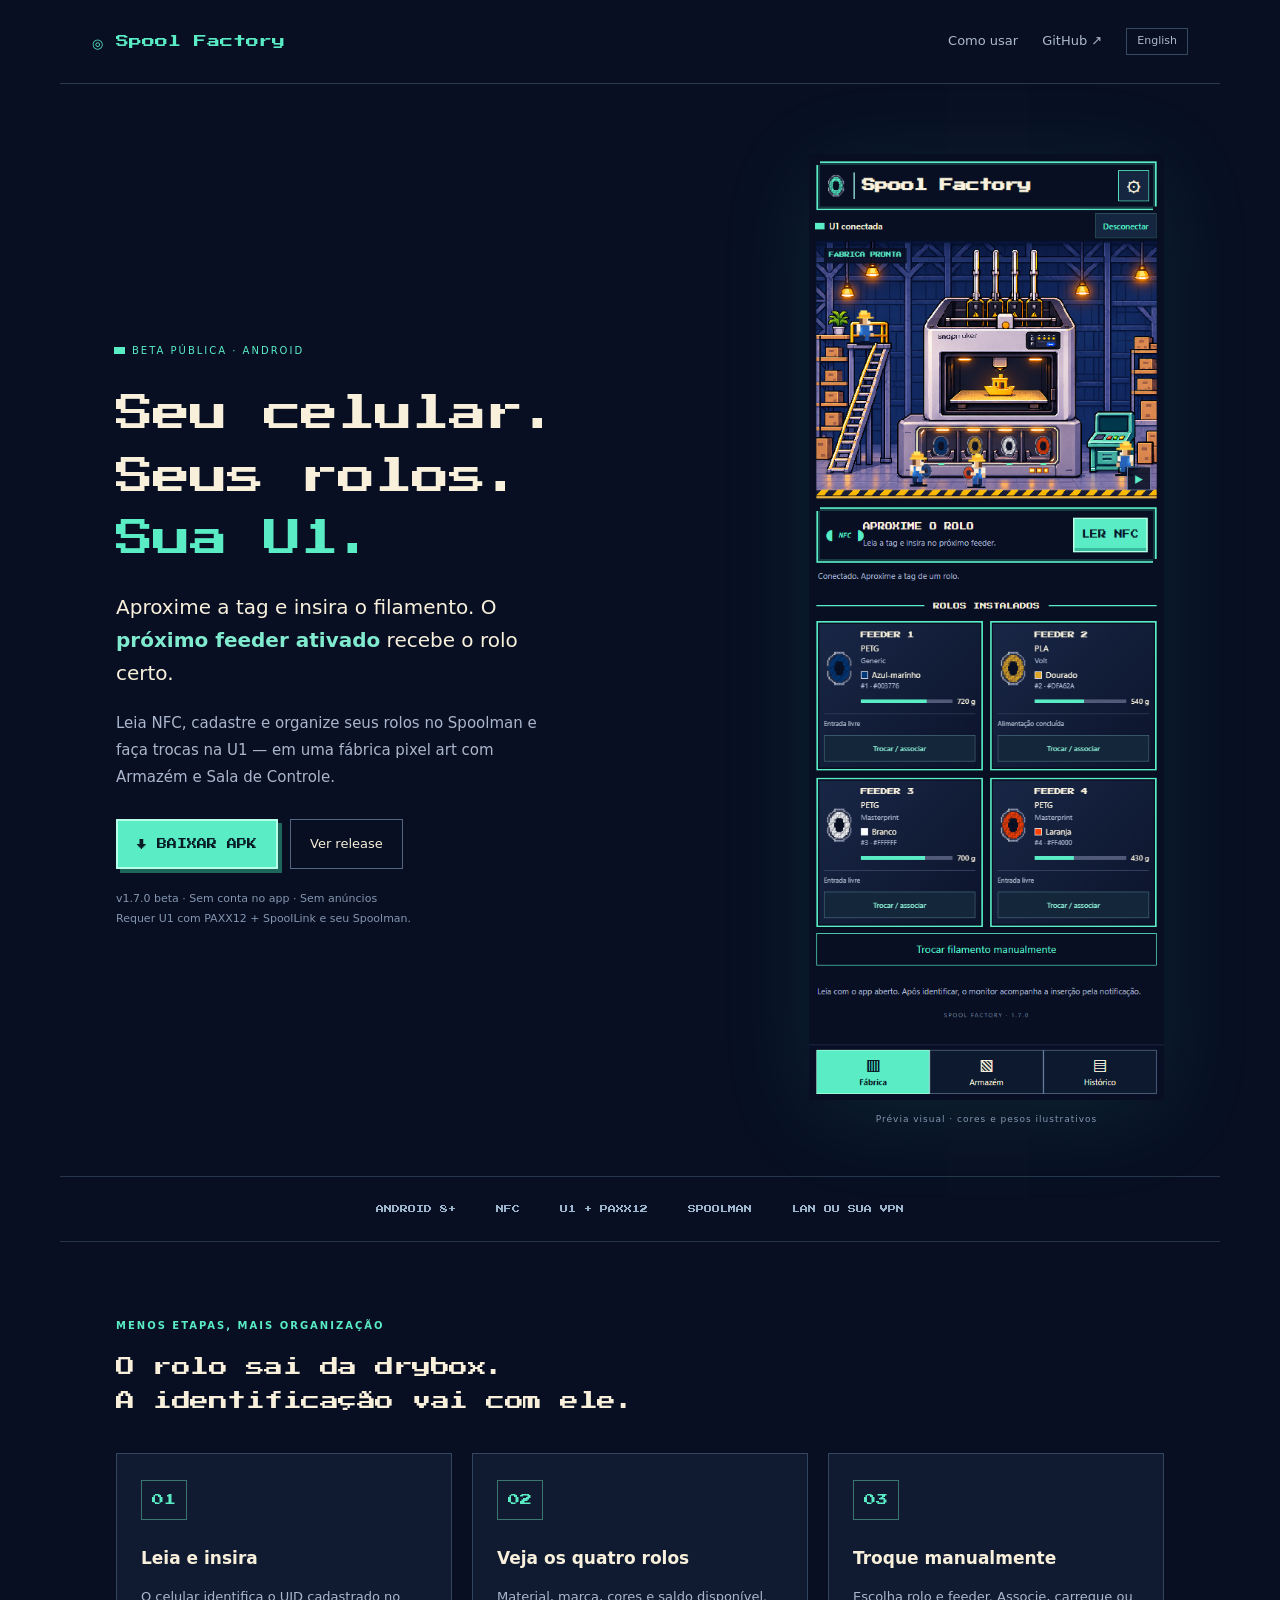
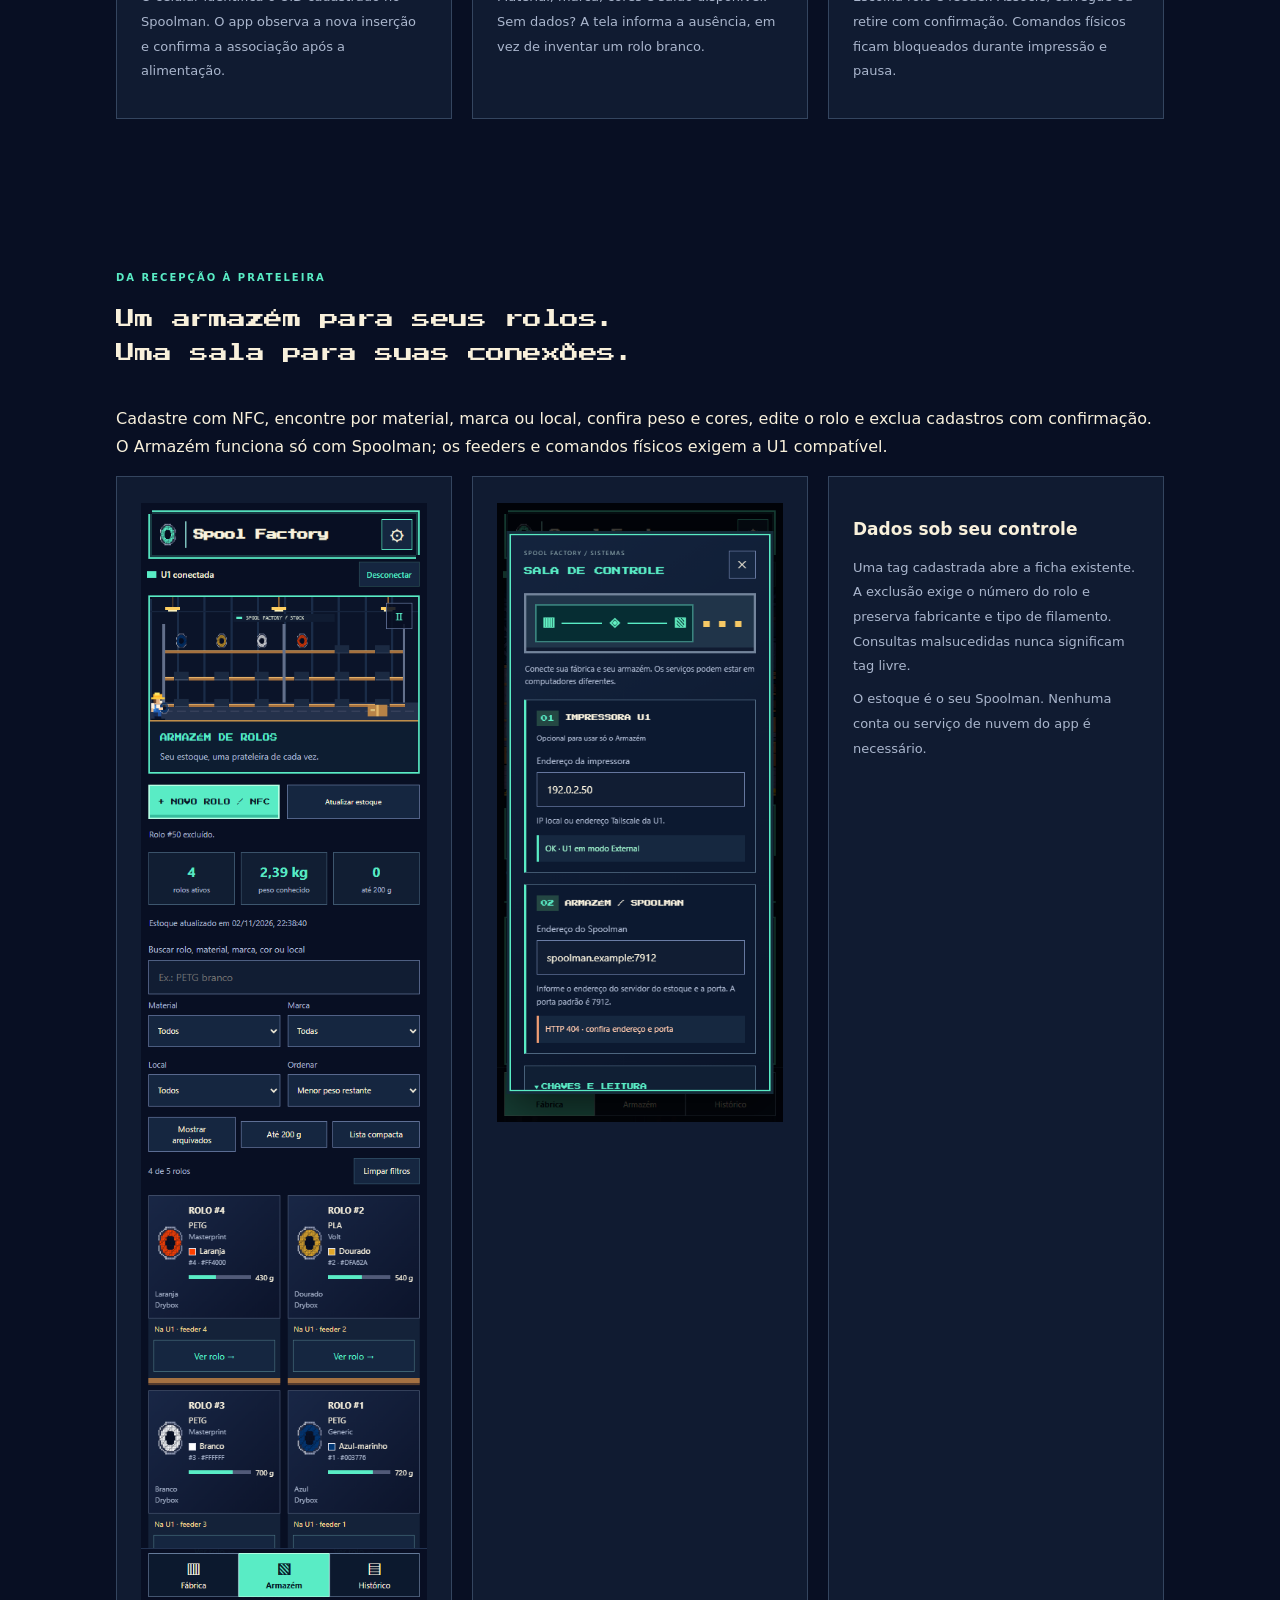
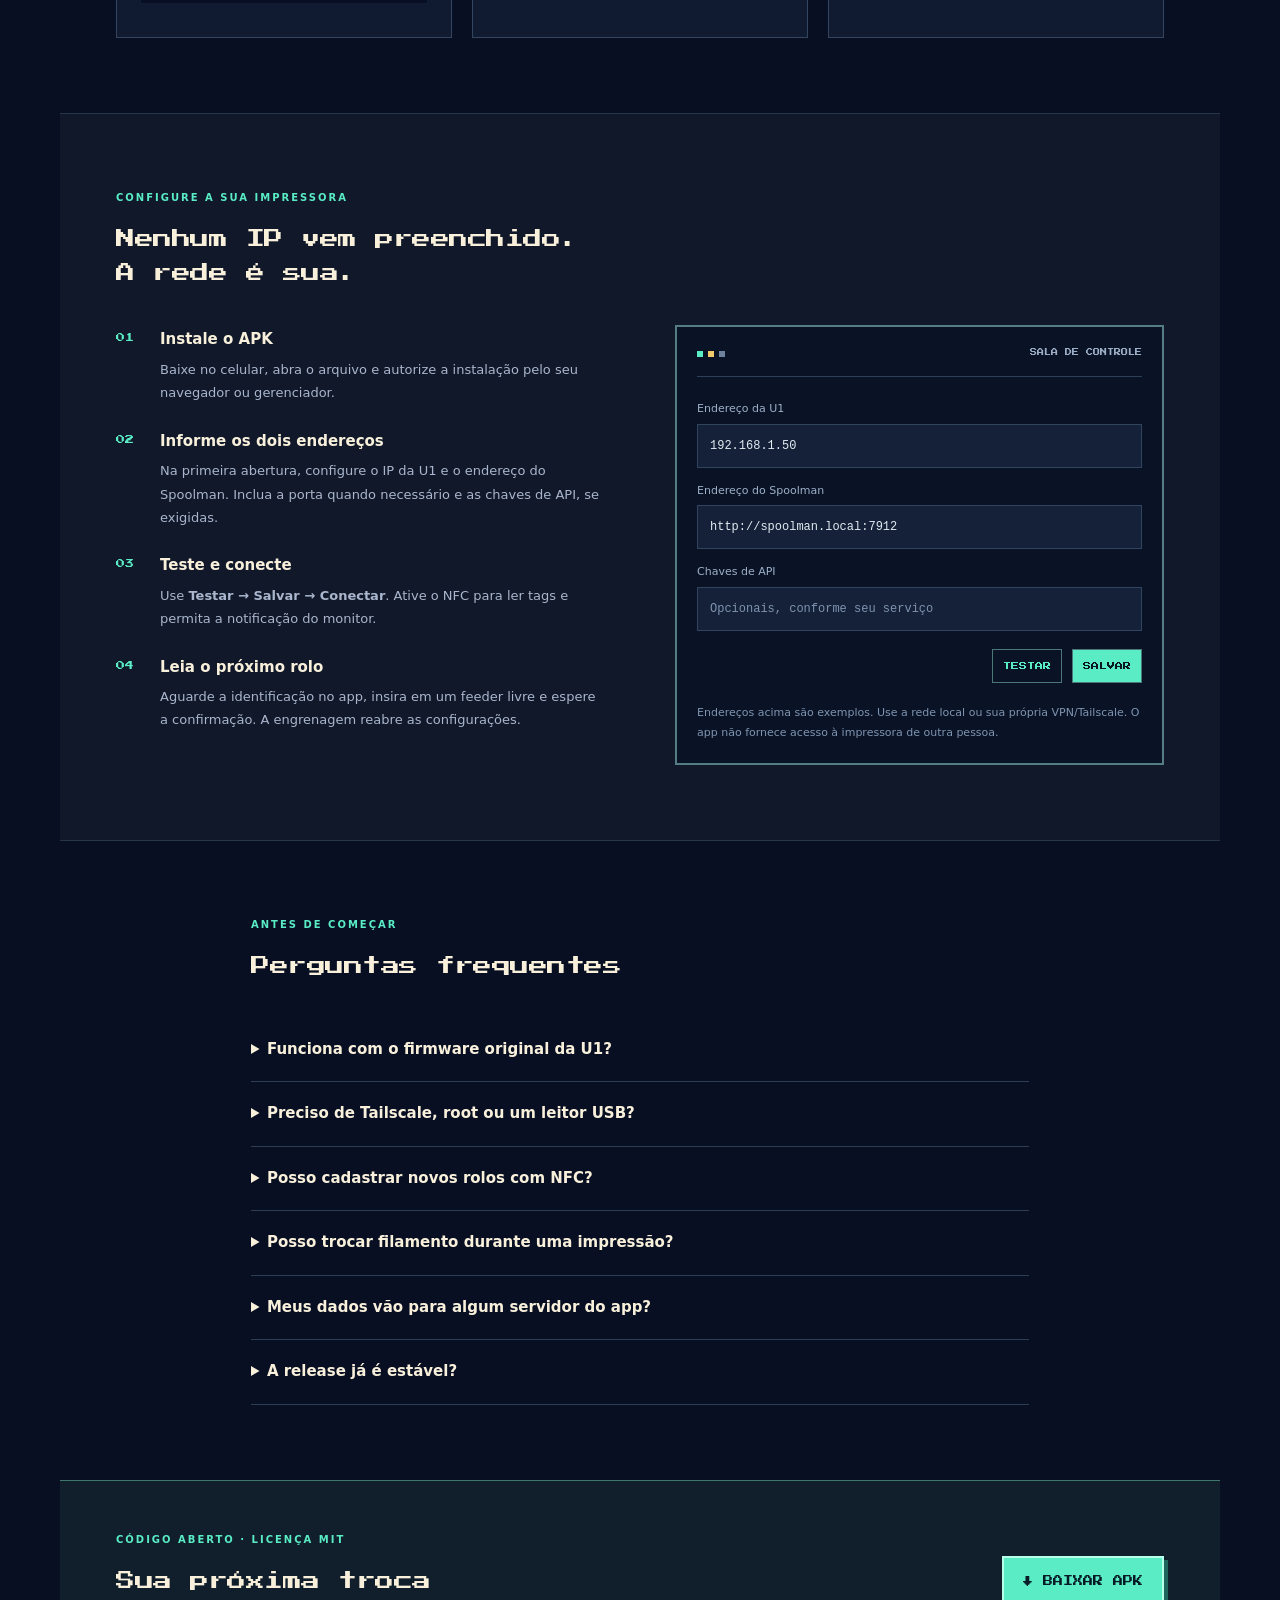
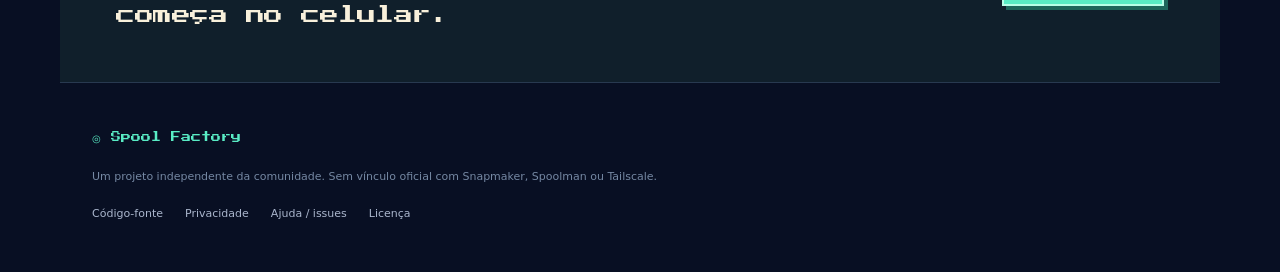
==== commit 434df106: "Release Spool Factory 1.7: NFC registration, warehouse, control room and confirmed spool deletion" ====
--- a/docs/index.html
+++ b/docs/index.html
@@ -1,11 +1,11 @@
-<!doctype html><html lang="pt-BR"><head><meta charset="utf-8"><meta name="viewport" content="width=device-width,initial-scale=1"><title>Spool Factory — NFC para sua Snapmaker U1</title><meta name="description" content="Use seu celular Android como leitor NFC externo da Snapmaker U1. Associação automática ao próximo feeder, estoque Spoolman e troca manual, com visual pixel art."><meta property="og:title" content="Spool Factory"><meta property="og:description" content="Leia a tag. Insira o filamento. O próximo feeder recebe o rolo."><meta property="og:type" content="website"><meta property="og:image" content="https://caiotmoraes.github.io/spool-factory/assets/preview.png"><link rel="icon" href="data:image/svg+xml,%3Csvg xmlns='http://www.w3.org/2000/svg' viewBox='0 0 40 40'%3E%3Crect width='40' height='40' fill='%23080f23'/%3E%3Ccircle cx='20' cy='20' r='14' stroke='%2359ecc5' stroke-width='6' fill='none'/%3E%3Ccircle cx='20' cy='20' r='4' fill='%2359ecc5'/%3E%3C/svg%3E"><link rel="stylesheet" href="site.css"></head><body>
-<a class="skip" href="#conteudo">Ir para o conteúdo</a>
-<header><a class="brand" href="#">◎ <span>Spool Factory</span></a><nav aria-label="Principal"><a href="#instalar">Como usar</a><a href="https://github.com/caiotmoraes/spool-factory">GitHub ↗</a><a class="mini" href="https://github.com/caiotmoraes/spool-factory/blob/main/README.md" lang="en">English</a></nav></header>
-<main id="conteudo"><section class="hero"><div class="intro"><div class="badge"><span></span>BETA PÚBLICA · ANDROID</div><h1>Seu celular.<br>Seus rolos.<br><em>Sua U1.</em></h1><p class="lead">Aproxime a tag e insira o filamento. O <strong>próximo feeder ativado</strong> recebe o rolo certo.</p><p class="secondary">Um leitor NFC externo para sua Snapmaker U1, com estoque Spoolman, troca manual e uma pequena fábrica em pixel art.</p><div class="buttons"><a class="button primary" href="https://github.com/caiotmoraes/spool-factory/releases/download/v1.4.0-beta.1/Spool-Factory.apk">↓ BAIXAR APK</a><a class="button" href="https://github.com/caiotmoraes/spool-factory/releases/tag/v1.4.0-beta.1">Ver release</a></div><p class="download-note">v1.4.0 beta · Sem conta no app · Sem anúncios<br>Requer U1 com PAXX12 + SpoolLink e seu Spoolman.</p></div><figure class="screen"><img src="assets/preview.png" width="1024" height="1536" alt="Prévia visual do Spool Factory em estilo fábrica 8 bits, com a U1, trabalhadores e quatro rolos coloridos"><figcaption>Prévia visual · cores e pesos ilustrativos</figcaption></figure></section>
-<div class="requirements"><span>ANDROID 8+</span><span>NFC</span><span>U1 + PAXX12</span><span>SPOOLMAN</span><span>LAN OU SUA VPN</span></div>
-<section class="section"><div class="eyebrow">MENOS ETAPAS, MAIS ORGANIZAÇÃO</div><h2>O rolo sai da drybox.<br>A identificação vai com ele.</h2><div class="features"><article><span class="feature-icon">01</span><h3>Leia e insira</h3><p>O celular identifica o UID cadastrado no Spoolman. O app observa a nova inserção e confirma a associação após a alimentação.</p></article><article><span class="feature-icon">02</span><h3>Veja os quatro rolos</h3><p>Material, marca, cores e saldo disponível. Sem dados? A tela informa a ausência, em vez de inventar um rolo branco.</p></article><article><span class="feature-icon">03</span><h3>Troque manualmente</h3><p>Escolha rolo e feeder. Associe, carregue ou retire com confirmação. Comandos físicos ficam bloqueados durante impressão e pausa.</p></article></div></section>
-<section id="instalar" class="section setup"><div class="eyebrow">CONFIGURE A SUA IMPRESSORA</div><h2>Nenhum IP vem preenchido.<br>A rede é sua.</h2><div class="setup-grid"><ol><li><b>Instale o APK</b><p>Baixe no celular, abra o arquivo e autorize a instalação pelo seu navegador ou gerenciador.</p></li><li><b>Informe os dois endereços</b><p>Na primeira abertura, configure o IP da U1 e o endereço do Spoolman. Inclua a porta quando necessário e as chaves de API, se exigidas.</p></li><li><b>Teste e conecte</b><p>Use <strong>Testar → Salvar → Conectar</strong>. Ative o NFC para ler tags e permita a notificação do monitor.</p></li><li><b>Leia o próximo rolo</b><p>Aguarde a identificação no app, insira em um feeder livre e espere a confirmação. A engrenagem reabre as configurações.</p></li></ol><aside class="config"><div class="window-bar"><i></i><i></i><i></i><span>CONEXÃO E LEITURA</span></div><label>Endereço da U1</label><code>192.168.1.50</code><label>Endereço do Spoolman</label><code>http://spoolman.local:7912</code><label>Chaves de API</label><code class="muted">Opcionais, conforme seu serviço</code><div class="config-actions"><span>TESTAR</span><span>SALVAR</span></div><p>Endereços acima são exemplos. Use a rede local ou sua própria VPN/Tailscale. O app não fornece acesso à impressora de outra pessoa.</p></aside></div></section>
-<section class="section faq"><div class="eyebrow">ANTES DE COMEÇAR</div><h2>Perguntas frequentes</h2><details><summary>Funciona com o firmware original da U1?</summary><p>Não. É necessário PAXX12 Extended Firmware com SpoolLink e as interfaces de leitor externo compatíveis. Configure Filament Detection como External no Firmware Config, com a U1 ociosa: a mudança reinicia o Klipper e impede o OpenRFID de apagar associações do celular. O desenvolvimento usou a série 2.0.0-paxx12-24. Consulte a documentação do repositório antes de instalar.</p></details><details><summary>Preciso de Tailscale, root ou um leitor USB?</summary><p>Não é necessário root nem leitor USB. Tailscale é opcional: o celular só precisa alcançar sua U1 e seu Spoolman. Na mesma rede Wi-Fi, use os endereços locais. Para VPN/Tailscale, configure seus próprios dispositivos separadamente.</p></details><details><summary>O aplicativo cadastra ou regrava tags?</summary><p>Ele lê o UID e procura o rolo já cadastrado no Spoolman. Não grava tags nem transfere sua identidade entre cadastros. Cadastre as tags primeiro em uma ferramenta compatível com o campo card_uids.</p></details><details><summary>Posso trocar filamento durante uma impressão?</summary><p>Os controles manuais desta versão ficam bloqueados durante impressão e pausa, além de erros e outras operações. Carregar/retirar podem aquecer e movimentar a U1 e pedem confirmação. O novo controle físico ainda precisa de validação mais ampla em hardware.</p></details><details><summary>Meus dados vão para algum servidor do app?</summary><p>Não há conta do app, anúncios ou telemetria do desenvolvedor. O celular conversa com os endereços configurados por você. Configurações, cache e histórico ficam no aparelho. Diagnósticos só são compartilhados quando você usa a ação de compartilhar; revise-os antes de publicar.</p></details><details><summary>A release já é estável?</summary><p>É uma beta pública inicial. Há testes automatizados de lógica, integração simulada e interface; a associação NFC foi usada em um Galaxy Z Fold7. Outros aparelhos, versões de firmware e os novos comandos físicos precisam de validação. Se encontrar um problema, abra uma issue sem incluir dados privados.</p></details></section>
-<section class="final-cta"><div><div class="eyebrow">CÓDIGO ABERTO · LICENÇA MIT</div><h2>Sua próxima troca<br>começa no celular.</h2></div><a class="button primary" href="https://github.com/caiotmoraes/spool-factory/releases/download/v1.4.0-beta.1/Spool-Factory.apk">↓ BAIXAR APK</a></section></main>
-<footer><a class="brand" href="#">◎ Spool Factory</a><p>Um projeto independente da comunidade. Sem vínculo oficial com Snapmaker, Spoolman ou Tailscale.</p><div><a href="https://github.com/caiotmoraes/spool-factory">Código-fonte</a><a href="https://github.com/caiotmoraes/spool-factory/blob/main/PRIVACY.md">Privacidade</a><a href="https://github.com/caiotmoraes/spool-factory/issues">Ajuda / issues</a><a href="https://github.com/caiotmoraes/spool-factory/blob/main/LICENSE">Licença</a></div></footer>
-</body></html>
+<!doctype html><html lang="pt-BR"><head><meta charset="utf-8"><meta name="viewport" content="width=device-width,initial-scale=1"><title>Spool Factory — NFC para sua Snapmaker U1</title><meta name="description" content="Use seu celular Android como leitor NFC externo da Snapmaker U1. Associação automática ao próximo feeder, estoque Spoolman e troca manual, com visual pixel art."><meta property="og:title" content="Spool Factory"><meta property="og:description" content="Leia a tag. Insira o filamento. O próximo feeder recebe o rolo."><meta property="og:type" content="website"><meta property="og:image" content="https://caiotmoraes.github.io/spool-factory/assets/preview.png"><link rel="icon" href="data:image/svg+xml,%3Csvg xmlns='http://www.w3.org/2000/svg' viewBox='0 0 40 40'%3E%3Crect width='40' height='40' fill='%23080f23'/%3E%3Ccircle cx='20' cy='20' r='14' stroke='%2359ecc5' stroke-width='6' fill='none'/%3E%3Ccircle cx='20' cy='20' r='4' fill='%2359ecc5'/%3E%3C/svg%3E"><link rel="stylesheet" href="site.css"></head><body>
+<a class="skip" href="#conteudo">Ir para o conteúdo</a>
+<header><a class="brand" href="#">◎ <span>Spool Factory</span></a><nav aria-label="Principal"><a href="#instalar">Como usar</a><a href="https://github.com/caiotmoraes/spool-factory">GitHub ↗</a><a class="mini" href="https://github.com/caiotmoraes/spool-factory/blob/main/README.md" lang="en">English</a></nav></header>
+<main id="conteudo"><section class="hero"><div class="intro"><div class="badge"><span></span>BETA PÚBLICA · ANDROID</div><h1>Seu celular.<br>Seus rolos.<br><em>Sua U1.</em></h1><p class="lead">Aproxime a tag e insira o filamento. O <strong>próximo feeder ativado</strong> recebe o rolo certo.</p><p class="secondary">Leia NFC, cadastre e organize seus rolos no Spoolman e faça trocas na U1 — em uma fábrica pixel art com Armazém e Sala de Controle.</p><div class="buttons"><a class="button primary" href="https://github.com/caiotmoraes/spool-factory/releases/download/v1.7.0-beta.1/Spool-Factory.apk">↓ BAIXAR APK</a><a class="button" href="https://github.com/caiotmoraes/spool-factory/releases/tag/v1.7.0-beta.1">Ver release</a></div><p class="download-note">v1.7.0 beta · Sem conta no app · Sem anúncios<br>Requer U1 com PAXX12 + SpoolLink e seu Spoolman.</p></div><figure class="screen"><img src="assets/preview.png" width="1024" height="1536" alt="Prévia visual do Spool Factory em estilo fábrica 8 bits, com a U1, trabalhadores e quatro rolos coloridos"><figcaption>Prévia visual · cores e pesos ilustrativos</figcaption></figure></section>
+<div class="requirements"><span>ANDROID 8+</span><span>NFC</span><span>U1 + PAXX12</span><span>SPOOLMAN</span><span>LAN OU SUA VPN</span></div>
+<section class="section"><div class="eyebrow">MENOS ETAPAS, MAIS ORGANIZAÇÃO</div><h2>O rolo sai da drybox.<br>A identificação vai com ele.</h2><div class="features"><article><span class="feature-icon">01</span><h3>Leia e insira</h3><p>O celular identifica o UID cadastrado no Spoolman. O app observa a nova inserção e confirma a associação após a alimentação.</p></article><article><span class="feature-icon">02</span><h3>Veja os quatro rolos</h3><p>Material, marca, cores e saldo disponível. Sem dados? A tela informa a ausência, em vez de inventar um rolo branco.</p></article><article><span class="feature-icon">03</span><h3>Troque manualmente</h3><p>Escolha rolo e feeder. Associe, carregue ou retire com confirmação. Comandos físicos ficam bloqueados durante impressão e pausa.</p></article></div></section>
+<section class="section"><div class="eyebrow">DA RECEPÇÃO À PRATELEIRA</div><h2>Um armazém para seus rolos.<br>Uma sala para suas conexões.</h2><p>Cadastre com NFC, encontre por material, marca ou local, confira peso e cores, edite o rolo e exclua cadastros com confirmação. O Armazém funciona só com Spoolman; os feeders e comandos físicos exigem a U1 compatível.</p><div class="features"><article><img src="assets/warehouse.png" width="390" height="1500" style="width:100%;height:auto" alt="Armazém com rolos ilustrativos"></article><article><img src="assets/control-room.png" width="390" height="844" style="width:100%;height:auto" alt="Sala de Controle com endereços de exemplo"></article><article><h3>Dados sob seu controle</h3><p>Uma tag cadastrada abre a ficha existente. A exclusão exige o número do rolo e preserva fabricante e tipo de filamento. Consultas malsucedidas nunca significam tag livre.</p><p>O estoque é o seu Spoolman. Nenhuma conta ou serviço de nuvem do app é necessário.</p></article></div></section><section id="instalar" class="section setup"><div class="eyebrow">CONFIGURE A SUA IMPRESSORA</div><h2>Nenhum IP vem preenchido.<br>A rede é sua.</h2><div class="setup-grid"><ol><li><b>Instale o APK</b><p>Baixe no celular, abra o arquivo e autorize a instalação pelo seu navegador ou gerenciador.</p></li><li><b>Informe os dois endereços</b><p>Na primeira abertura, configure o IP da U1 e o endereço do Spoolman. Inclua a porta quando necessário e as chaves de API, se exigidas.</p></li><li><b>Teste e conecte</b><p>Use <strong>Testar → Salvar → Conectar</strong>. Ative o NFC para ler tags e permita a notificação do monitor.</p></li><li><b>Leia o próximo rolo</b><p>Aguarde a identificação no app, insira em um feeder livre e espere a confirmação. A engrenagem reabre as configurações.</p></li></ol><aside class="config"><div class="window-bar"><i></i><i></i><i></i><span>SALA DE CONTROLE</span></div><label>Endereço da U1</label><code>192.168.1.50</code><label>Endereço do Spoolman</label><code>http://spoolman.local:7912</code><label>Chaves de API</label><code class="muted">Opcionais, conforme seu serviço</code><div class="config-actions"><span>TESTAR</span><span>SALVAR</span></div><p>Endereços acima são exemplos. Use a rede local ou sua própria VPN/Tailscale. O app não fornece acesso à impressora de outra pessoa.</p></aside></div></section>
+<section class="section faq"><div class="eyebrow">ANTES DE COMEÇAR</div><h2>Perguntas frequentes</h2><details><summary>Funciona com o firmware original da U1?</summary><p>Não. É necessário PAXX12 Extended Firmware com SpoolLink e as interfaces de leitor externo compatíveis. Configure Filament Detection como External no Firmware Config, com a U1 ociosa: a mudança reinicia o Klipper e impede o OpenRFID de apagar associações do celular. O desenvolvimento usou a série 2.0.0-paxx12-24. Consulte a documentação do repositório antes de instalar.</p></details><details><summary>Preciso de Tailscale, root ou um leitor USB?</summary><p>Não é necessário root nem leitor USB. Tailscale é opcional: o celular só precisa alcançar sua U1 e seu Spoolman. Na mesma rede Wi-Fi, use os endereços locais. Para VPN/Tailscale, configure seus próprios dispositivos separadamente.</p></details><details><summary>Posso cadastrar novos rolos com NFC?</summary><p>Sim. Abra Armazém → Novo rolo / NFC e leia a tag. O app informa se ela já pertence a um rolo, inclusive arquivado, ou está livre após consultar o Spoolman. Escolha o filamento do catálogo ou cadastre marca, material e cores; informe peso e local e confirme. A leitura usa o UID: não descobre automaticamente todos os dados do material e não regrava a tag.</p></details><details><summary>Posso trocar filamento durante uma impressão?</summary><p>Os controles manuais desta versão ficam bloqueados durante impressão e pausa, além de erros e outras operações. Carregar/retirar podem aquecer e movimentar a U1 e pedem confirmação. O novo controle físico ainda precisa de validação mais ampla em hardware.</p></details><details><summary>Meus dados vão para algum servidor do app?</summary><p>Não há conta do app, anúncios ou telemetria do desenvolvedor. O celular conversa com os endereços configurados por você. Configurações, cache e histórico ficam no aparelho. Diagnósticos só são compartilhados quando você usa a ação de compartilhar; revise-os antes de publicar.</p></details><details><summary>A release já é estável?</summary><p>É uma beta pública inicial. Há testes automatizados de lógica, integração simulada e interface; a associação NFC foi usada em um Galaxy Z Fold7. Outros aparelhos, versões de firmware e os novos comandos físicos precisam de validação. Se encontrar um problema, abra uma issue sem incluir dados privados.</p></details></section>
+<section class="final-cta"><div><div class="eyebrow">CÓDIGO ABERTO · LICENÇA MIT</div><h2>Sua próxima troca<br>começa no celular.</h2></div><a class="button primary" href="https://github.com/caiotmoraes/spool-factory/releases/download/v1.7.0-beta.1/Spool-Factory.apk">↓ BAIXAR APK</a></section></main>
+<footer><a class="brand" href="#">◎ Spool Factory</a><p>Um projeto independente da comunidade. Sem vínculo oficial com Snapmaker, Spoolman ou Tailscale.</p><div><a href="https://github.com/caiotmoraes/spool-factory">Código-fonte</a><a href="https://github.com/caiotmoraes/spool-factory/blob/main/PRIVACY.md">Privacidade</a><a href="https://github.com/caiotmoraes/spool-factory/issues">Ajuda / issues</a><a href="https://github.com/caiotmoraes/spool-factory/blob/main/LICENSE">Licença</a></div></footer>
+</body></html>
--- a/docs/site.css
+++ b/docs/site.css
@@ -1,4 +1,4 @@
-@font-face{font-family:Pixel;src:url(assets/pixel.ttf);font-display:swap}*{box-sizing:border-box}html{scroll-behavior:smooth;scroll-padding-top:30px}body{margin:0;background:#080f23;color:#f8f0db;font-family:system-ui,-apple-system,sans-serif;font-size:16px;line-height:1.7}a{color:inherit;text-decoration:none}a:focus-visible,summary:focus-visible{outline:3px solid #59ecc5;outline-offset:6px}.skip{position:absolute;top:-80px;left:10px;background:#59ecc5;color:#080f23;z-index:5;padding:10px}.skip:focus{top:8px}header,main,footer{max-width:1160px;margin:auto}header{display:flex;align-items:center;justify-content:space-between;gap:24px;padding:28px 32px;border-bottom:1px solid #283950}.brand{font-family:Pixel,monospace;font-size:13px;line-height:1.8;color:#59ecc5;white-space:nowrap}nav{display:flex;gap:24px;align-items:center;font-size:13px;color:#acb9ce}nav a:hover,footer a:hover{color:#59ecc5}.mini{border:1px solid #344a62;padding:3px 10px;font-size:11px}.hero{padding:70px 56px 48px;display:grid;grid-template-columns:1fr 355px;gap:70px;align-items:center}.badge{font-size:10px;letter-spacing:2px;color:#59ecc5;display:flex;gap:9px;align-items:center}.badge span{height:7px;width:7px;background:#59ecc5;box-shadow:2px 0 #59ecc5,-2px 0 #59ecc5}h1{font:clamp(26px,3.2vw,38px)/1.65 Pixel,monospace;letter-spacing:-1px;margin:24px 0 20px}em{font-style:normal;color:#59ecc5}.lead{font-size:20px;line-height:1.65;max-width:450px}.lead strong{color:#80ebcf;font-weight:600}.secondary{color:#aab6cd;font-size:15px;line-height:1.8;max-width:430px;margin:20px 0 28px}.buttons{display:flex;gap:12px;align-items:center;flex-wrap:wrap}.button{display:inline-flex;justify-content:center;align-items:center;min-height:50px;padding:11px 19px;border:1px solid #536581;font-size:13px;white-space:nowrap;transition:transform .15s}.button:hover{transform:translateY(-2px)}.primary{background:#59ecc5;border:2px solid #b7ffe8;color:#061b25;box-shadow:4px 4px #1e665c;font:10px/1.8 Pixel,monospace}.download-note{font-size:11px;color:#8496b0;line-height:1.8;margin-top:20px}.screen{margin:0;position:relative}.screen:before{content:'';position:absolute;inset:25px -20px 45px;border:1px solid #284d51;z-index:-1;transform:rotate(3deg)}.screen img{width:100%;height:auto;display:block;box-shadow:0 15px 90px #3ed4a51a}.screen figcaption{font-size:9px;text-align:center;color:#8496b0;letter-spacing:1px;padding-top:12px}.requirements{display:flex;flex-wrap:wrap;gap:16px 40px;justify-content:center;padding:25px 24px;border-top:1px solid #25354b;border-bottom:1px solid #25354b;font:8px/1.8 Pixel,monospace;color:#9db4cd}.section{padding:75px 56px}.eyebrow{font-size:10px;color:#59ecc5;letter-spacing:2px;font-weight:600}h2{font:19px/1.8 Pixel,monospace;margin:16px 0 35px;letter-spacing:-.5px}.features{display:grid;grid-template-columns:repeat(3,1fr);gap:20px}.features article{border:1px solid #34455f;background:#101b31;padding:26px 24px}.feature-icon{font:12px/1.5 Pixel,monospace;color:#59ecc5;border:1px solid #3c766e;padding:10px;display:inline-block;margin-bottom:12px}h3{font-size:17px;margin:12px 0}.features p{font-size:13px;color:#aab6cd;line-height:1.9;margin:8px 0}.setup{background:#10182a;border-block:1px solid #26374c}.setup-grid{display:grid;grid-template-columns:1fr 1fr;gap:70px;align-items:start}ol{list-style:none;counter-reset:steps;padding:0;margin:0}li{counter-increment:steps;position:relative;padding:0 0 17px 44px}li:before{content:'0' counter(steps);position:absolute;left:0;top:4px;font:9px/2 Pixel,monospace;color:#59ecc5}li b{font-size:15px}li p{font-size:13px;color:#aab6cd;line-height:1.8;margin:5px 0}.config{border:2px solid #537d83;background:#0a1326;padding:20px}.window-bar{display:flex;align-items:center;gap:5px;border-bottom:1px solid #2e4057;padding-bottom:16px;margin-bottom:23px}.window-bar i{width:6px;height:6px;background:#59ecc5}.window-bar i:nth-child(2){background:#f3ca6b}.window-bar i:nth-child(3){background:#6e829f}.window-bar span{font:7px/1.8 Pixel,monospace;margin-left:auto;color:#9caec6}.config label{display:block;font-size:11px;color:#9db0c8;margin:14px 0 5px}.config code{display:block;padding:12px;background:#152138;border:1px solid #31445e;color:#e0ebf2;font:12px/1.5 monospace}.config .muted{color:#7f93af}.config-actions{display:flex;gap:10px;justify-content:flex-end;margin-top:18px}.config-actions span{font:8px/1.5 Pixel,monospace;color:#59ecc5;border:1px solid #4b7778;padding:10px}.config-actions span:last-child{color:#091722;background:#59ecc5}.config p{font-size:11px;color:#7f94b0;line-height:1.8;margin:20px 0 0}.faq{max-width:890px;margin:auto}details{border-bottom:1px solid #2d3d55;padding:19px 0}summary{cursor:pointer;font-size:15px;font-weight:600}details p{font-size:13px;color:#aab6cd;line-height:1.9;max-width:680px;padding:4px 0 0 16px}.final-cta{display:flex;justify-content:space-between;align-items:center;gap:30px;padding:50px 56px;border-top:1px solid #3e786c;border-bottom:1px solid #283950;background:#101f2b}.final-cta h2{margin-bottom:0}footer{padding:40px 32px 48px}footer .brand{font-size:10px}footer p{color:#7588a3;font-size:11px;margin:18px 0}footer div{display:flex;gap:22px;flex-wrap:wrap;font-size:11px;color:#aab6cd}@media(max-width:850px){.hero{grid-template-columns:1fr 290px;gap:35px;padding:55px 32px}.section{padding:55px 32px}.setup-grid{gap:30px}h1{font-size:26px}.lead{font-size:17px}.features{gap:12px}.features article{padding:20px 17px}h2{font-size:16px}.final-cta{padding:40px 32px}}@media(max-width:650px){header{padding:20px;gap:15px}.brand{font-size:9px}nav{gap:13px;font-size:10px}nav .mini{display:none}.hero{grid-template-columns:1fr;padding:42px 24px;gap:40px}h1{font-size:27px;margin-top:20px}.lead{font-size:18px}.secondary{font-size:14px}.screen{max-width:320px;margin:0 auto}.section{padding:50px 24px}.features{grid-template-columns:1fr}.features article{padding:24px}.setup-grid{grid-template-columns:1fr;gap:24px}.requirements{gap:14px 20px;font-size:7px}.final-cta{flex-direction:column;align-items:flex-start;padding:40px 24px}.final-cta .button{margin-top:5px}footer{padding:32px 24px}.eyebrow{font-size:9px}h2{font-size:15px;line-height:1.9}.button{padding:12px 15px}}@media(prefers-reduced-motion:reduce){html{scroll-behavior:auto}.button{transition:none}}
-
-/* Keep decorative framing inside narrow screens. */
-.screen:before{display:none}main,header,footer,.intro,.screen,.config{min-width:0}img{max-width:100%}code{overflow-wrap:anywhere}
+@font-face{font-family:Pixel;src:url(assets/pixel.ttf);font-display:swap}*{box-sizing:border-box}html{scroll-behavior:smooth;scroll-padding-top:30px}body{margin:0;background:#080f23;color:#f8f0db;font-family:system-ui,-apple-system,sans-serif;font-size:16px;line-height:1.7}a{color:inherit;text-decoration:none}a:focus-visible,summary:focus-visible{outline:3px solid #59ecc5;outline-offset:6px}.skip{position:absolute;top:-80px;left:10px;background:#59ecc5;color:#080f23;z-index:5;padding:10px}.skip:focus{top:8px}header,main,footer{max-width:1160px;margin:auto}header{display:flex;align-items:center;justify-content:space-between;gap:24px;padding:28px 32px;border-bottom:1px solid #283950}.brand{font-family:Pixel,monospace;font-size:13px;line-height:1.8;color:#59ecc5;white-space:nowrap}nav{display:flex;gap:24px;align-items:center;font-size:13px;color:#acb9ce}nav a:hover,footer a:hover{color:#59ecc5}.mini{border:1px solid #344a62;padding:3px 10px;font-size:11px}.hero{padding:70px 56px 48px;display:grid;grid-template-columns:1fr 355px;gap:70px;align-items:center}.badge{font-size:10px;letter-spacing:2px;color:#59ecc5;display:flex;gap:9px;align-items:center}.badge span{height:7px;width:7px;background:#59ecc5;box-shadow:2px 0 #59ecc5,-2px 0 #59ecc5}h1{font:clamp(26px,3.2vw,38px)/1.65 Pixel,monospace;letter-spacing:-1px;margin:24px 0 20px}em{font-style:normal;color:#59ecc5}.lead{font-size:20px;line-height:1.65;max-width:450px}.lead strong{color:#80ebcf;font-weight:600}.secondary{color:#aab6cd;font-size:15px;line-height:1.8;max-width:430px;margin:20px 0 28px}.buttons{display:flex;gap:12px;align-items:center;flex-wrap:wrap}.button{display:inline-flex;justify-content:center;align-items:center;min-height:50px;padding:11px 19px;border:1px solid #536581;font-size:13px;white-space:nowrap;transition:transform .15s}.button:hover{transform:translateY(-2px)}.primary{background:#59ecc5;border:2px solid #b7ffe8;color:#061b25;box-shadow:4px 4px #1e665c;font:10px/1.8 Pixel,monospace}.download-note{font-size:11px;color:#8496b0;line-height:1.8;margin-top:20px}.screen{margin:0;position:relative}.screen:before{content:'';position:absolute;inset:25px -20px 45px;border:1px solid #284d51;z-index:-1;transform:rotate(3deg)}.screen img{width:100%;height:auto;display:block;box-shadow:0 15px 90px #3ed4a51a}.screen figcaption{font-size:9px;text-align:center;color:#8496b0;letter-spacing:1px;padding-top:12px}.requirements{display:flex;flex-wrap:wrap;gap:16px 40px;justify-content:center;padding:25px 24px;border-top:1px solid #25354b;border-bottom:1px solid #25354b;font:8px/1.8 Pixel,monospace;color:#9db4cd}.section{padding:75px 56px}.eyebrow{font-size:10px;color:#59ecc5;letter-spacing:2px;font-weight:600}h2{font:19px/1.8 Pixel,monospace;margin:16px 0 35px;letter-spacing:-.5px}.features{display:grid;grid-template-columns:repeat(3,1fr);gap:20px}.features article{border:1px solid #34455f;background:#101b31;padding:26px 24px}.feature-icon{font:12px/1.5 Pixel,monospace;color:#59ecc5;border:1px solid #3c766e;padding:10px;display:inline-block;margin-bottom:12px}h3{font-size:17px;margin:12px 0}.features p{font-size:13px;color:#aab6cd;line-height:1.9;margin:8px 0}.setup{background:#10182a;border-block:1px solid #26374c}.setup-grid{display:grid;grid-template-columns:1fr 1fr;gap:70px;align-items:start}ol{list-style:none;counter-reset:steps;padding:0;margin:0}li{counter-increment:steps;position:relative;padding:0 0 17px 44px}li:before{content:'0' counter(steps);position:absolute;left:0;top:4px;font:9px/2 Pixel,monospace;color:#59ecc5}li b{font-size:15px}li p{font-size:13px;color:#aab6cd;line-height:1.8;margin:5px 0}.config{border:2px solid #537d83;background:#0a1326;padding:20px}.window-bar{display:flex;align-items:center;gap:5px;border-bottom:1px solid #2e4057;padding-bottom:16px;margin-bottom:23px}.window-bar i{width:6px;height:6px;background:#59ecc5}.window-bar i:nth-child(2){background:#f3ca6b}.window-bar i:nth-child(3){background:#6e829f}.window-bar span{font:7px/1.8 Pixel,monospace;margin-left:auto;color:#9caec6}.config label{display:block;font-size:11px;color:#9db0c8;margin:14px 0 5px}.config code{display:block;padding:12px;background:#152138;border:1px solid #31445e;color:#e0ebf2;font:12px/1.5 monospace}.config .muted{color:#7f93af}.config-actions{display:flex;gap:10px;justify-content:flex-end;margin-top:18px}.config-actions span{font:8px/1.5 Pixel,monospace;color:#59ecc5;border:1px solid #4b7778;padding:10px}.config-actions span:last-child{color:#091722;background:#59ecc5}.config p{font-size:11px;color:#7f94b0;line-height:1.8;margin:20px 0 0}.faq{max-width:890px;margin:auto}details{border-bottom:1px solid #2d3d55;padding:19px 0}summary{cursor:pointer;font-size:15px;font-weight:600}details p{font-size:13px;color:#aab6cd;line-height:1.9;max-width:680px;padding:4px 0 0 16px}.final-cta{display:flex;justify-content:space-between;align-items:center;gap:30px;padding:50px 56px;border-top:1px solid #3e786c;border-bottom:1px solid #283950;background:#101f2b}.final-cta h2{margin-bottom:0}footer{padding:40px 32px 48px}footer .brand{font-size:10px}footer p{color:#7588a3;font-size:11px;margin:18px 0}footer div{display:flex;gap:22px;flex-wrap:wrap;font-size:11px;color:#aab6cd}@media(max-width:850px){.hero{grid-template-columns:1fr 290px;gap:35px;padding:55px 32px}.section{padding:55px 32px}.setup-grid{gap:30px}h1{font-size:26px}.lead{font-size:17px}.features{gap:12px}.features article{padding:20px 17px}h2{font-size:16px}.final-cta{padding:40px 32px}}@media(max-width:650px){header{padding:20px;gap:15px}.brand{font-size:9px}nav{gap:13px;font-size:10px}nav .mini{display:none}.hero{grid-template-columns:1fr;padding:42px 24px;gap:40px}h1{font-size:27px;margin-top:20px}.lead{font-size:18px}.secondary{font-size:14px}.screen{max-width:320px;margin:0 auto}.section{padding:50px 24px}.features{grid-template-columns:1fr}.features article{padding:24px}.setup-grid{grid-template-columns:1fr;gap:24px}.requirements{gap:14px 20px;font-size:7px}.final-cta{flex-direction:column;align-items:flex-start;padding:40px 24px}.final-cta .button{margin-top:5px}footer{padding:32px 24px}.eyebrow{font-size:9px}h2{font-size:15px;line-height:1.9}.button{padding:12px 15px}}@media(prefers-reduced-motion:reduce){html{scroll-behavior:auto}.button{transition:none}}
+
+/* Keep decorative framing inside narrow screens. */
+.screen:before{display:none}main,header,footer,.intro,.screen,.config{min-width:0}img{max-width:100%}code{overflow-wrap:anywhere}
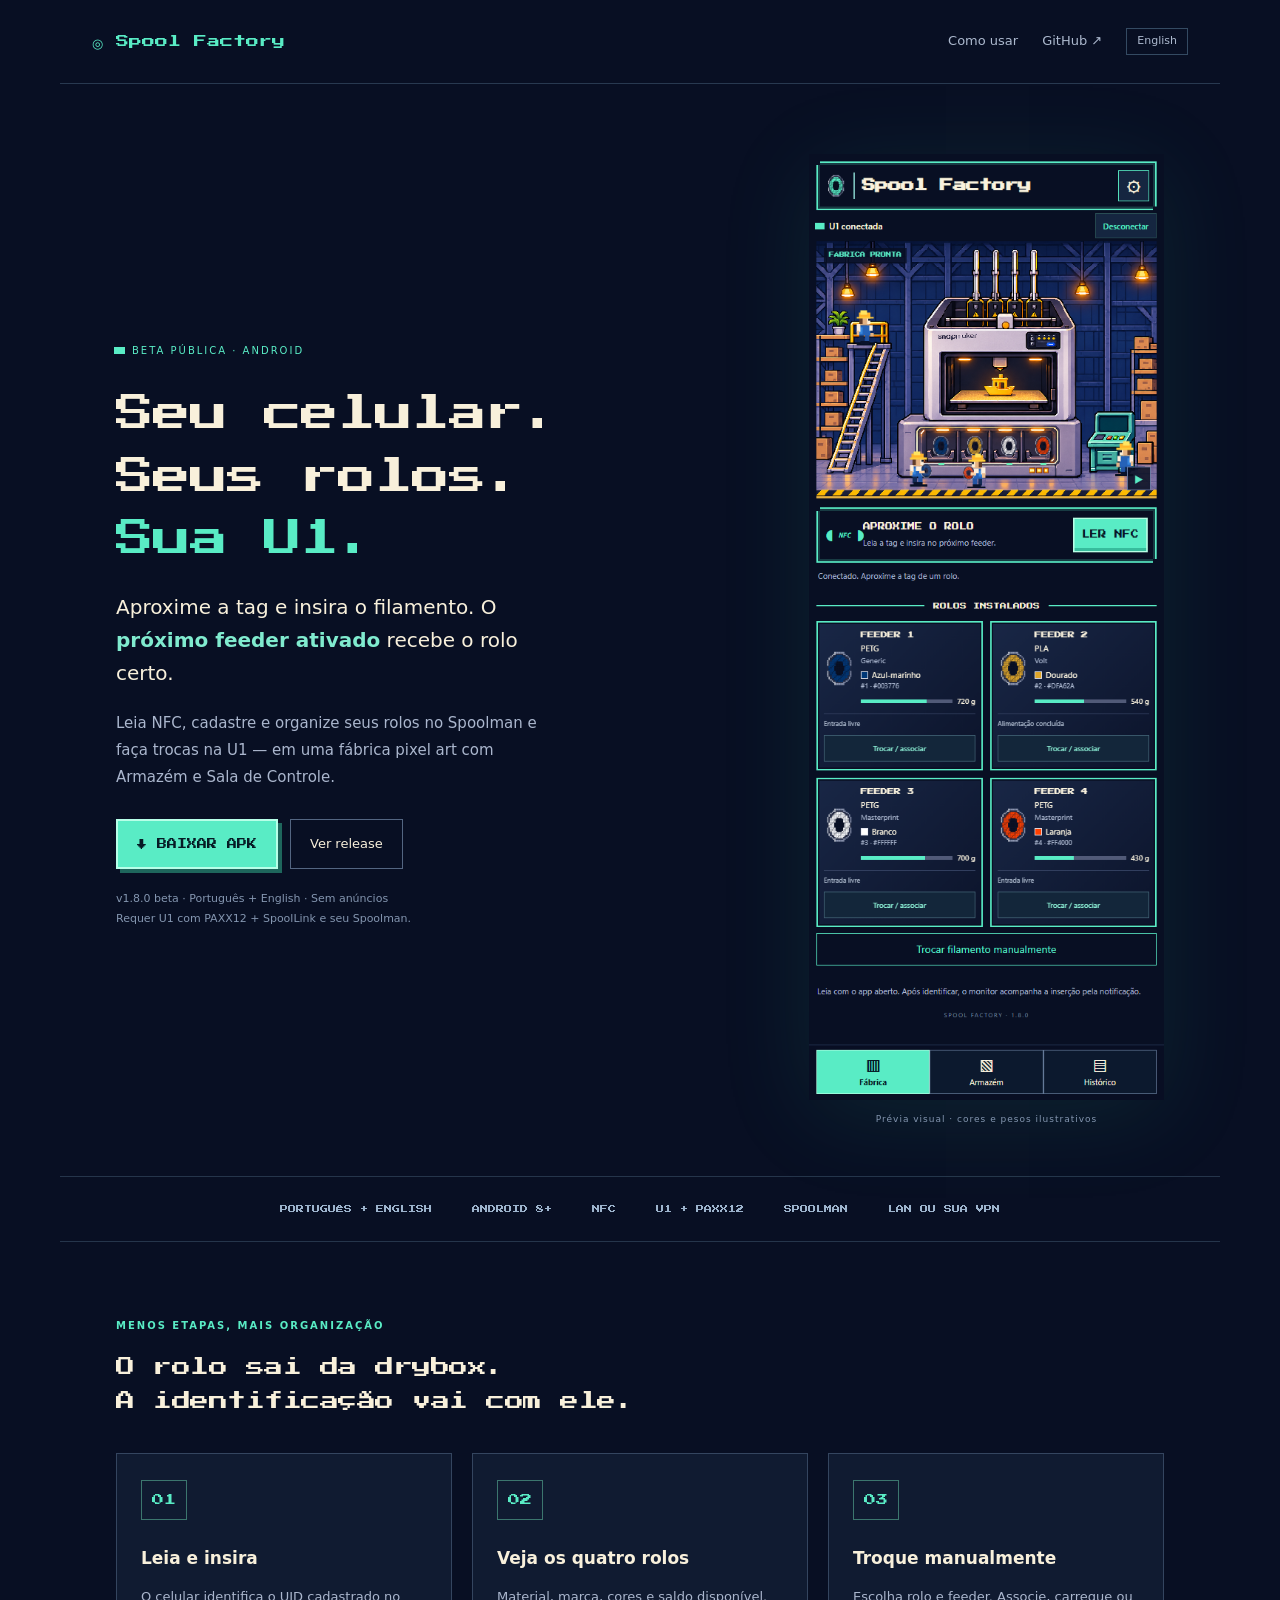
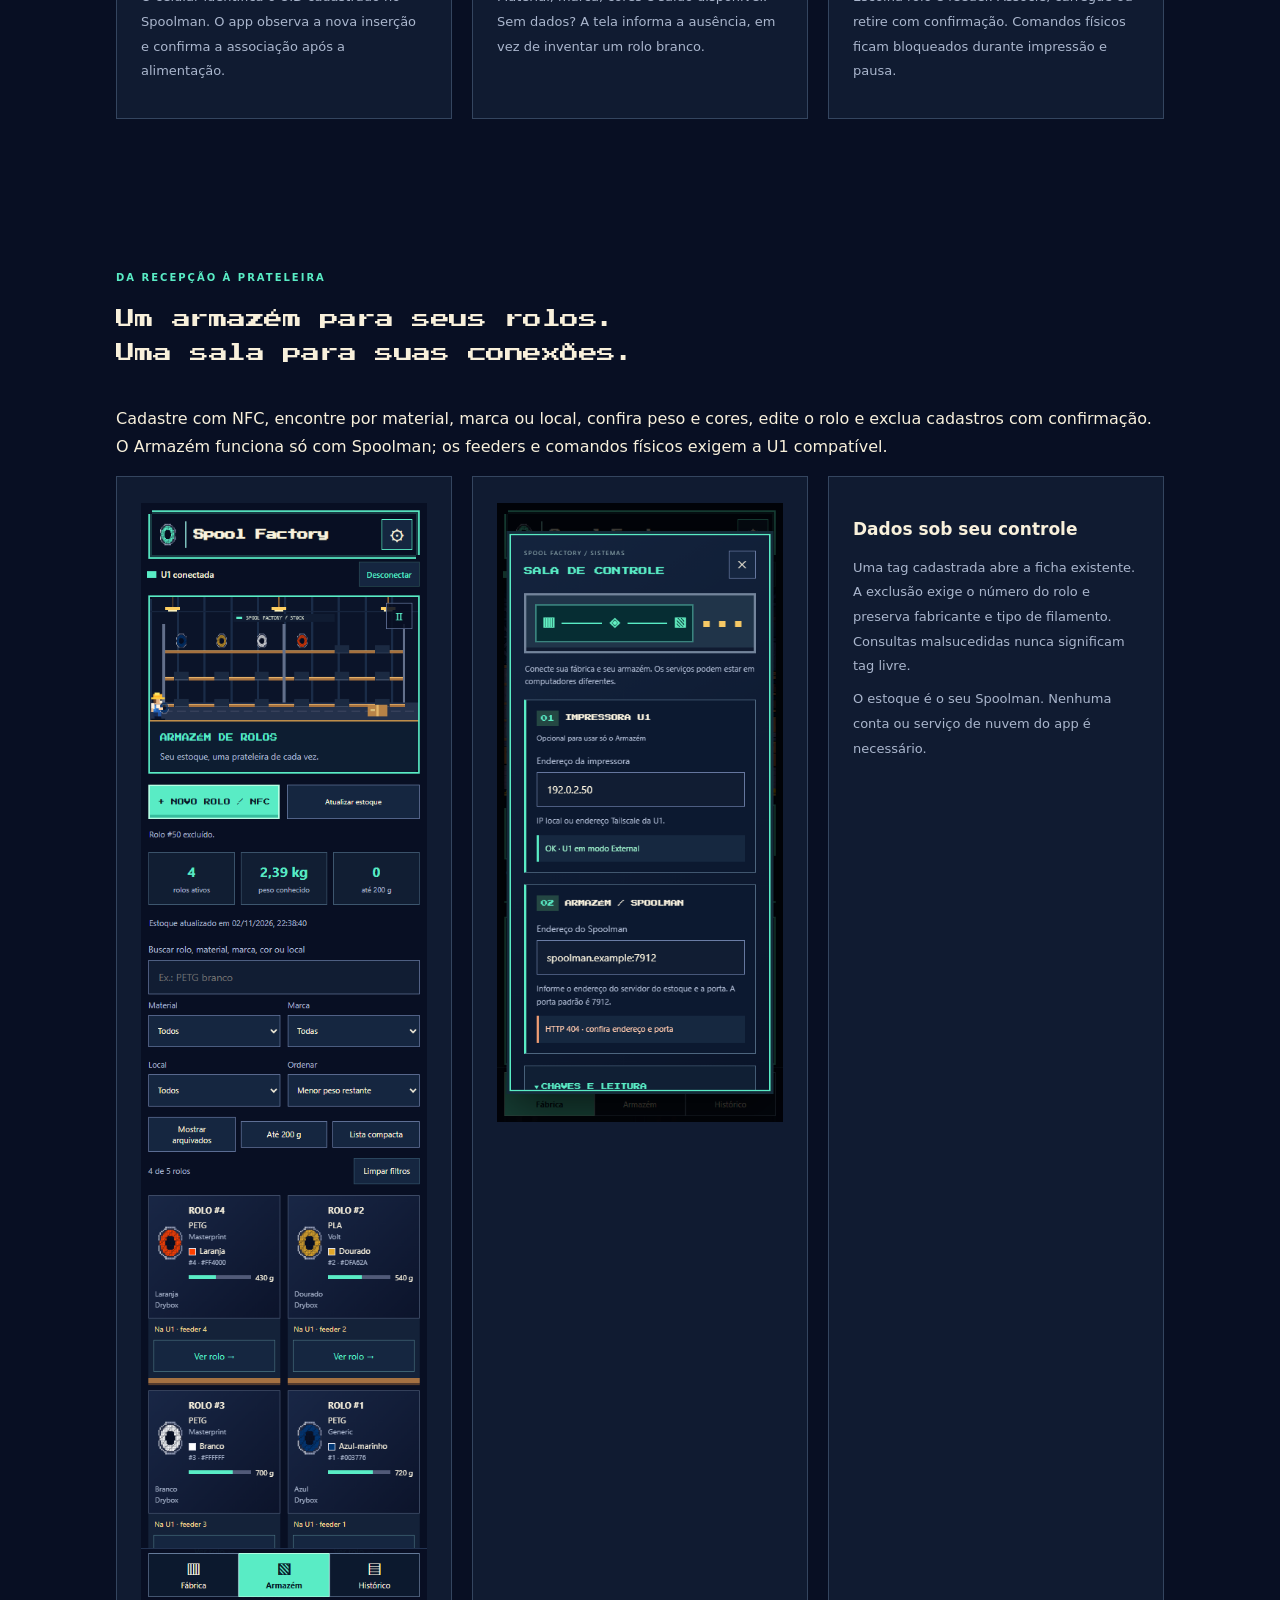
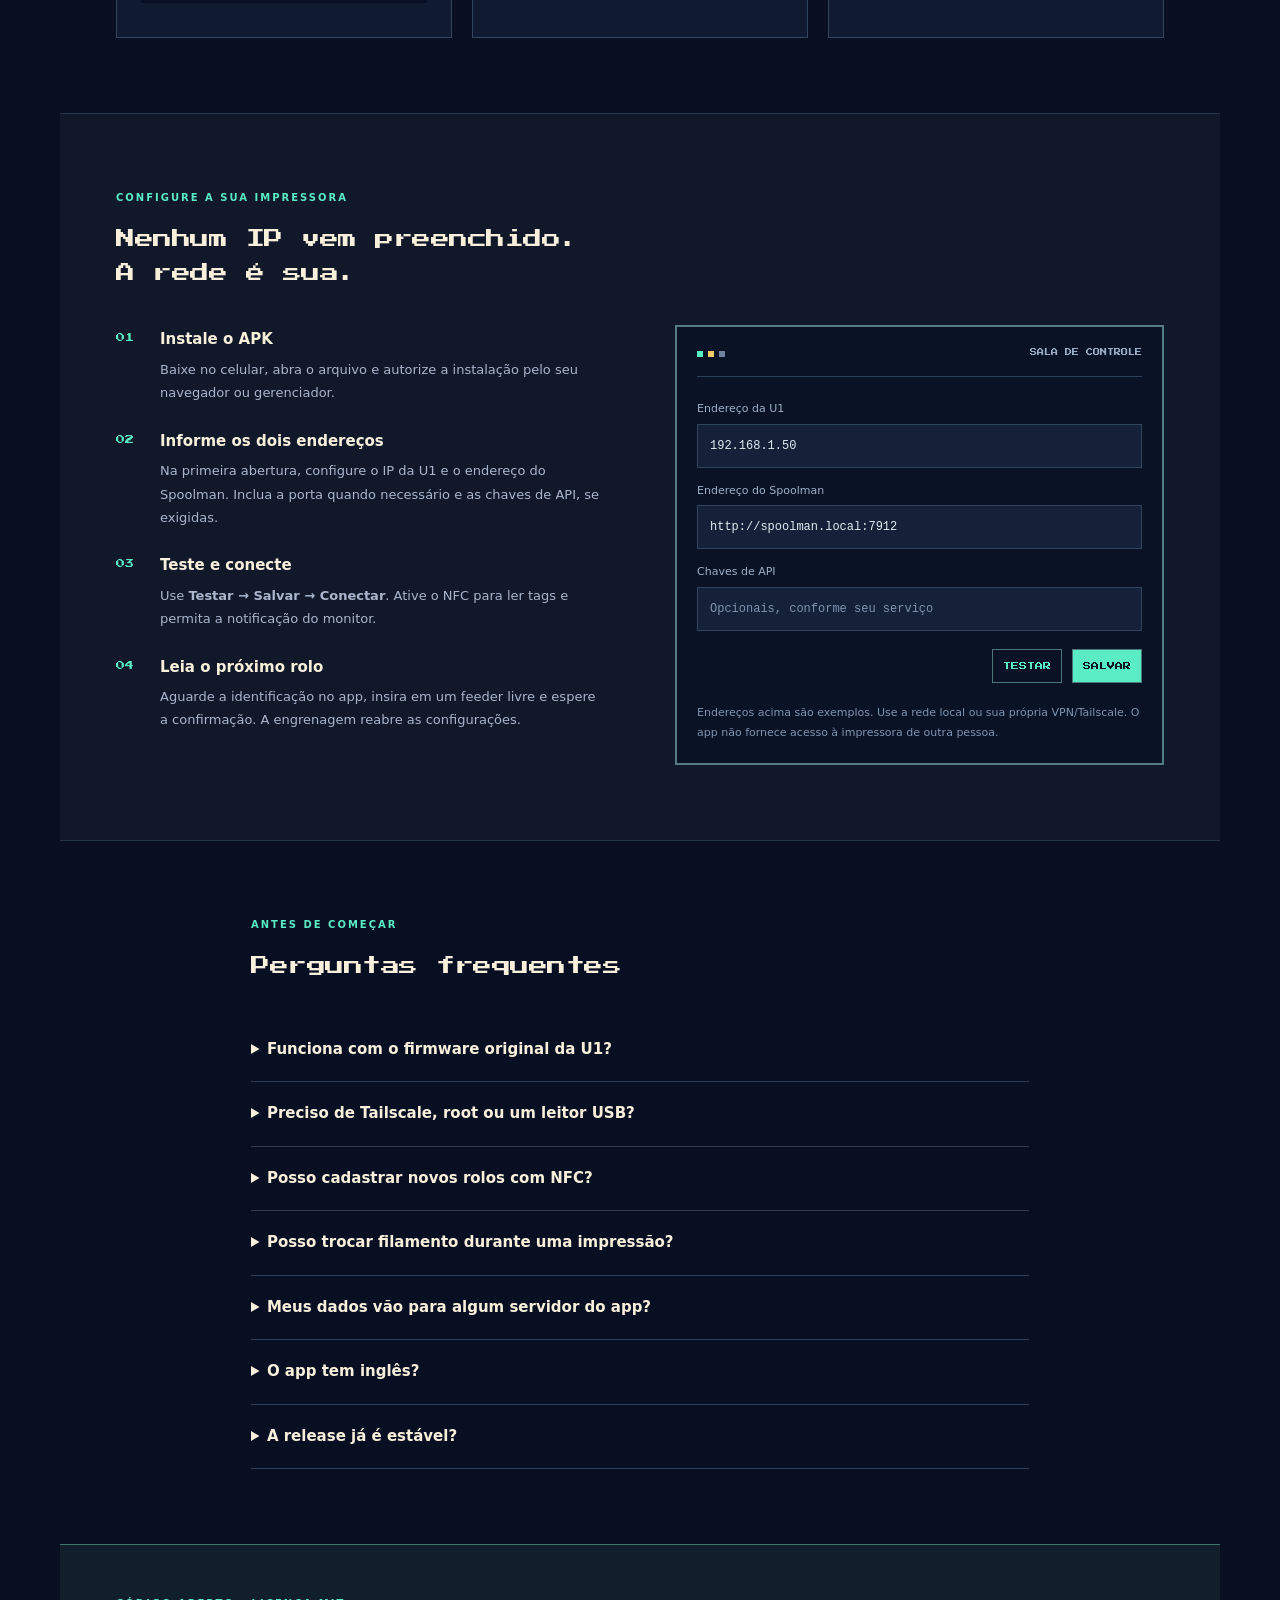
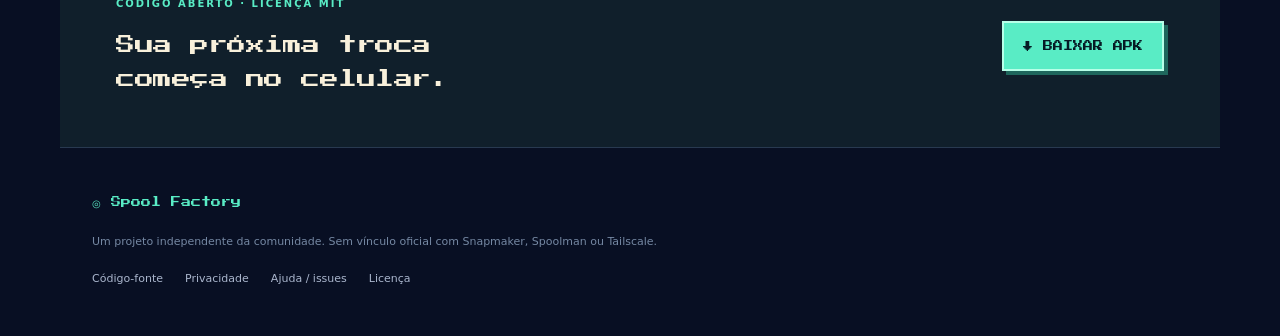
==== commit 9b3d7eb4: "Release Spool Factory 1.8: English and Portuguese with automatic and saved language selection" ====
--- a/docs/index.html
+++ b/docs/index.html
@@ -1,11 +1,11 @@
 <!doctype html><html lang="pt-BR"><head><meta charset="utf-8"><meta name="viewport" content="width=device-width,initial-scale=1"><title>Spool Factory — NFC para sua Snapmaker U1</title><meta name="description" content="Use seu celular Android como leitor NFC externo da Snapmaker U1. Associação automática ao próximo feeder, estoque Spoolman e troca manual, com visual pixel art."><meta property="og:title" content="Spool Factory"><meta property="og:description" content="Leia a tag. Insira o filamento. O próximo feeder recebe o rolo."><meta property="og:type" content="website"><meta property="og:image" content="https://caiotmoraes.github.io/spool-factory/assets/preview.png"><link rel="icon" href="data:image/svg+xml,%3Csvg xmlns='http://www.w3.org/2000/svg' viewBox='0 0 40 40'%3E%3Crect width='40' height='40' fill='%23080f23'/%3E%3Ccircle cx='20' cy='20' r='14' stroke='%2359ecc5' stroke-width='6' fill='none'/%3E%3Ccircle cx='20' cy='20' r='4' fill='%2359ecc5'/%3E%3C/svg%3E"><link rel="stylesheet" href="site.css"></head><body>
 <a class="skip" href="#conteudo">Ir para o conteúdo</a>
 <header><a class="brand" href="#">◎ <span>Spool Factory</span></a><nav aria-label="Principal"><a href="#instalar">Como usar</a><a href="https://github.com/caiotmoraes/spool-factory">GitHub ↗</a><a class="mini" href="https://github.com/caiotmoraes/spool-factory/blob/main/README.md" lang="en">English</a></nav></header>
-<main id="conteudo"><section class="hero"><div class="intro"><div class="badge"><span></span>BETA PÚBLICA · ANDROID</div><h1>Seu celular.<br>Seus rolos.<br><em>Sua U1.</em></h1><p class="lead">Aproxime a tag e insira o filamento. O <strong>próximo feeder ativado</strong> recebe o rolo certo.</p><p class="secondary">Leia NFC, cadastre e organize seus rolos no Spoolman e faça trocas na U1 — em uma fábrica pixel art com Armazém e Sala de Controle.</p><div class="buttons"><a class="button primary" href="https://github.com/caiotmoraes/spool-factory/releases/download/v1.7.0-beta.1/Spool-Factory.apk">↓ BAIXAR APK</a><a class="button" href="https://github.com/caiotmoraes/spool-factory/releases/tag/v1.7.0-beta.1">Ver release</a></div><p class="download-note">v1.7.0 beta · Sem conta no app · Sem anúncios<br>Requer U1 com PAXX12 + SpoolLink e seu Spoolman.</p></div><figure class="screen"><img src="assets/preview.png" width="1024" height="1536" alt="Prévia visual do Spool Factory em estilo fábrica 8 bits, com a U1, trabalhadores e quatro rolos coloridos"><figcaption>Prévia visual · cores e pesos ilustrativos</figcaption></figure></section>
-<div class="requirements"><span>ANDROID 8+</span><span>NFC</span><span>U1 + PAXX12</span><span>SPOOLMAN</span><span>LAN OU SUA VPN</span></div>
+<main id="conteudo"><section class="hero"><div class="intro"><div class="badge"><span></span>BETA PÚBLICA · ANDROID</div><h1>Seu celular.<br>Seus rolos.<br><em>Sua U1.</em></h1><p class="lead">Aproxime a tag e insira o filamento. O <strong>próximo feeder ativado</strong> recebe o rolo certo.</p><p class="secondary">Leia NFC, cadastre e organize seus rolos no Spoolman e faça trocas na U1 — em uma fábrica pixel art com Armazém e Sala de Controle.</p><div class="buttons"><a class="button primary" href="https://github.com/caiotmoraes/spool-factory/releases/download/v1.8.0-beta.1/Spool-Factory.apk">↓ BAIXAR APK</a><a class="button" href="https://github.com/caiotmoraes/spool-factory/releases/tag/v1.8.0-beta.1">Ver release</a></div><p class="download-note">v1.8.0 beta · Português + English · Sem anúncios<br>Requer U1 com PAXX12 + SpoolLink e seu Spoolman.</p></div><figure class="screen"><img src="assets/preview.png" width="1024" height="1536" alt="Prévia visual do Spool Factory em estilo fábrica 8 bits, com a U1, trabalhadores e quatro rolos coloridos"><figcaption>Prévia visual · cores e pesos ilustrativos</figcaption></figure></section>
+<div class="requirements"><span>PORTUGUÊS + ENGLISH</span><span>ANDROID 8+</span><span>NFC</span><span>U1 + PAXX12</span><span>SPOOLMAN</span><span>LAN OU SUA VPN</span></div>
 <section class="section"><div class="eyebrow">MENOS ETAPAS, MAIS ORGANIZAÇÃO</div><h2>O rolo sai da drybox.<br>A identificação vai com ele.</h2><div class="features"><article><span class="feature-icon">01</span><h3>Leia e insira</h3><p>O celular identifica o UID cadastrado no Spoolman. O app observa a nova inserção e confirma a associação após a alimentação.</p></article><article><span class="feature-icon">02</span><h3>Veja os quatro rolos</h3><p>Material, marca, cores e saldo disponível. Sem dados? A tela informa a ausência, em vez de inventar um rolo branco.</p></article><article><span class="feature-icon">03</span><h3>Troque manualmente</h3><p>Escolha rolo e feeder. Associe, carregue ou retire com confirmação. Comandos físicos ficam bloqueados durante impressão e pausa.</p></article></div></section>
 <section class="section"><div class="eyebrow">DA RECEPÇÃO À PRATELEIRA</div><h2>Um armazém para seus rolos.<br>Uma sala para suas conexões.</h2><p>Cadastre com NFC, encontre por material, marca ou local, confira peso e cores, edite o rolo e exclua cadastros com confirmação. O Armazém funciona só com Spoolman; os feeders e comandos físicos exigem a U1 compatível.</p><div class="features"><article><img src="assets/warehouse.png" width="390" height="1500" style="width:100%;height:auto" alt="Armazém com rolos ilustrativos"></article><article><img src="assets/control-room.png" width="390" height="844" style="width:100%;height:auto" alt="Sala de Controle com endereços de exemplo"></article><article><h3>Dados sob seu controle</h3><p>Uma tag cadastrada abre a ficha existente. A exclusão exige o número do rolo e preserva fabricante e tipo de filamento. Consultas malsucedidas nunca significam tag livre.</p><p>O estoque é o seu Spoolman. Nenhuma conta ou serviço de nuvem do app é necessário.</p></article></div></section><section id="instalar" class="section setup"><div class="eyebrow">CONFIGURE A SUA IMPRESSORA</div><h2>Nenhum IP vem preenchido.<br>A rede é sua.</h2><div class="setup-grid"><ol><li><b>Instale o APK</b><p>Baixe no celular, abra o arquivo e autorize a instalação pelo seu navegador ou gerenciador.</p></li><li><b>Informe os dois endereços</b><p>Na primeira abertura, configure o IP da U1 e o endereço do Spoolman. Inclua a porta quando necessário e as chaves de API, se exigidas.</p></li><li><b>Teste e conecte</b><p>Use <strong>Testar → Salvar → Conectar</strong>. Ative o NFC para ler tags e permita a notificação do monitor.</p></li><li><b>Leia o próximo rolo</b><p>Aguarde a identificação no app, insira em um feeder livre e espere a confirmação. A engrenagem reabre as configurações.</p></li></ol><aside class="config"><div class="window-bar"><i></i><i></i><i></i><span>SALA DE CONTROLE</span></div><label>Endereço da U1</label><code>192.168.1.50</code><label>Endereço do Spoolman</label><code>http://spoolman.local:7912</code><label>Chaves de API</label><code class="muted">Opcionais, conforme seu serviço</code><div class="config-actions"><span>TESTAR</span><span>SALVAR</span></div><p>Endereços acima são exemplos. Use a rede local ou sua própria VPN/Tailscale. O app não fornece acesso à impressora de outra pessoa.</p></aside></div></section>
-<section class="section faq"><div class="eyebrow">ANTES DE COMEÇAR</div><h2>Perguntas frequentes</h2><details><summary>Funciona com o firmware original da U1?</summary><p>Não. É necessário PAXX12 Extended Firmware com SpoolLink e as interfaces de leitor externo compatíveis. Configure Filament Detection como External no Firmware Config, com a U1 ociosa: a mudança reinicia o Klipper e impede o OpenRFID de apagar associações do celular. O desenvolvimento usou a série 2.0.0-paxx12-24. Consulte a documentação do repositório antes de instalar.</p></details><details><summary>Preciso de Tailscale, root ou um leitor USB?</summary><p>Não é necessário root nem leitor USB. Tailscale é opcional: o celular só precisa alcançar sua U1 e seu Spoolman. Na mesma rede Wi-Fi, use os endereços locais. Para VPN/Tailscale, configure seus próprios dispositivos separadamente.</p></details><details><summary>Posso cadastrar novos rolos com NFC?</summary><p>Sim. Abra Armazém → Novo rolo / NFC e leia a tag. O app informa se ela já pertence a um rolo, inclusive arquivado, ou está livre após consultar o Spoolman. Escolha o filamento do catálogo ou cadastre marca, material e cores; informe peso e local e confirme. A leitura usa o UID: não descobre automaticamente todos os dados do material e não regrava a tag.</p></details><details><summary>Posso trocar filamento durante uma impressão?</summary><p>Os controles manuais desta versão ficam bloqueados durante impressão e pausa, além de erros e outras operações. Carregar/retirar podem aquecer e movimentar a U1 e pedem confirmação. O novo controle físico ainda precisa de validação mais ampla em hardware.</p></details><details><summary>Meus dados vão para algum servidor do app?</summary><p>Não há conta do app, anúncios ou telemetria do desenvolvedor. O celular conversa com os endereços configurados por você. Configurações, cache e histórico ficam no aparelho. Diagnósticos só são compartilhados quando você usa a ação de compartilhar; revise-os antes de publicar.</p></details><details><summary>A release já é estável?</summary><p>É uma beta pública inicial. Há testes automatizados de lógica, integração simulada e interface; a associação NFC foi usada em um Galaxy Z Fold7. Outros aparelhos, versões de firmware e os novos comandos físicos precisam de validação. Se encontrar um problema, abra uma issue sem incluir dados privados.</p></details></section>
-<section class="final-cta"><div><div class="eyebrow">CÓDIGO ABERTO · LICENÇA MIT</div><h2>Sua próxima troca<br>começa no celular.</h2></div><a class="button primary" href="https://github.com/caiotmoraes/spool-factory/releases/download/v1.7.0-beta.1/Spool-Factory.apk">↓ BAIXAR APK</a></section></main>
+<section class="section faq"><div class="eyebrow">ANTES DE COMEÇAR</div><h2>Perguntas frequentes</h2><details><summary>Funciona com o firmware original da U1?</summary><p>Não. É necessário PAXX12 Extended Firmware com SpoolLink e as interfaces de leitor externo compatíveis. Configure Filament Detection como External no Firmware Config, com a U1 ociosa: a mudança reinicia o Klipper e impede o OpenRFID de apagar associações do celular. O desenvolvimento usou a série 2.0.0-paxx12-24. Consulte a documentação do repositório antes de instalar.</p></details><details><summary>Preciso de Tailscale, root ou um leitor USB?</summary><p>Não é necessário root nem leitor USB. Tailscale é opcional: o celular só precisa alcançar sua U1 e seu Spoolman. Na mesma rede Wi-Fi, use os endereços locais. Para VPN/Tailscale, configure seus próprios dispositivos separadamente.</p></details><details><summary>Posso cadastrar novos rolos com NFC?</summary><p>Sim. Abra Armazém → Novo rolo / NFC e leia a tag. O app informa se ela já pertence a um rolo, inclusive arquivado, ou está livre após consultar o Spoolman. Escolha o filamento do catálogo ou cadastre marca, material e cores; informe peso e local e confirme. A leitura usa o UID: não descobre automaticamente todos os dados do material e não regrava a tag.</p></details><details><summary>Posso trocar filamento durante uma impressão?</summary><p>Os controles manuais desta versão ficam bloqueados durante impressão e pausa, além de erros e outras operações. Carregar/retirar podem aquecer e movimentar a U1 e pedem confirmação. O novo controle físico ainda precisa de validação mais ampla em hardware.</p></details><details><summary>Meus dados vão para algum servidor do app?</summary><p>Não há conta do app, anúncios ou telemetria do desenvolvedor. O celular conversa com os endereços configurados por você. Configurações, cache e histórico ficam no aparelho. Diagnósticos só são compartilhados quando você usa a ação de compartilhar; revise-os antes de publicar.</p></details><details><summary>O app tem inglês?</summary><p>Sim. A versão 1.8 oferece inglês e português brasileiro nas telas, confirmações e notificações. O padrão segue o idioma do celular. Você pode escolher em engrenagem → Idioma → Salvar. Os nomes e dados cadastrados no Spoolman permanecem como você escreveu.</p></details><details><summary>A release já é estável?</summary><p>É uma beta pública inicial. Há testes automatizados de lógica, integração simulada e interface; a associação NFC foi usada em um Galaxy Z Fold7. Outros aparelhos, versões de firmware e os novos comandos físicos precisam de validação. Se encontrar um problema, abra uma issue sem incluir dados privados.</p></details></section>
+<section class="final-cta"><div><div class="eyebrow">CÓDIGO ABERTO · LICENÇA MIT</div><h2>Sua próxima troca<br>começa no celular.</h2></div><a class="button primary" href="https://github.com/caiotmoraes/spool-factory/releases/download/v1.8.0-beta.1/Spool-Factory.apk">↓ BAIXAR APK</a></section></main>
 <footer><a class="brand" href="#">◎ Spool Factory</a><p>Um projeto independente da comunidade. Sem vínculo oficial com Snapmaker, Spoolman ou Tailscale.</p><div><a href="https://github.com/caiotmoraes/spool-factory">Código-fonte</a><a href="https://github.com/caiotmoraes/spool-factory/blob/main/PRIVACY.md">Privacidade</a><a href="https://github.com/caiotmoraes/spool-factory/issues">Ajuda / issues</a><a href="https://github.com/caiotmoraes/spool-factory/blob/main/LICENSE">Licença</a></div></footer>
 </body></html>
